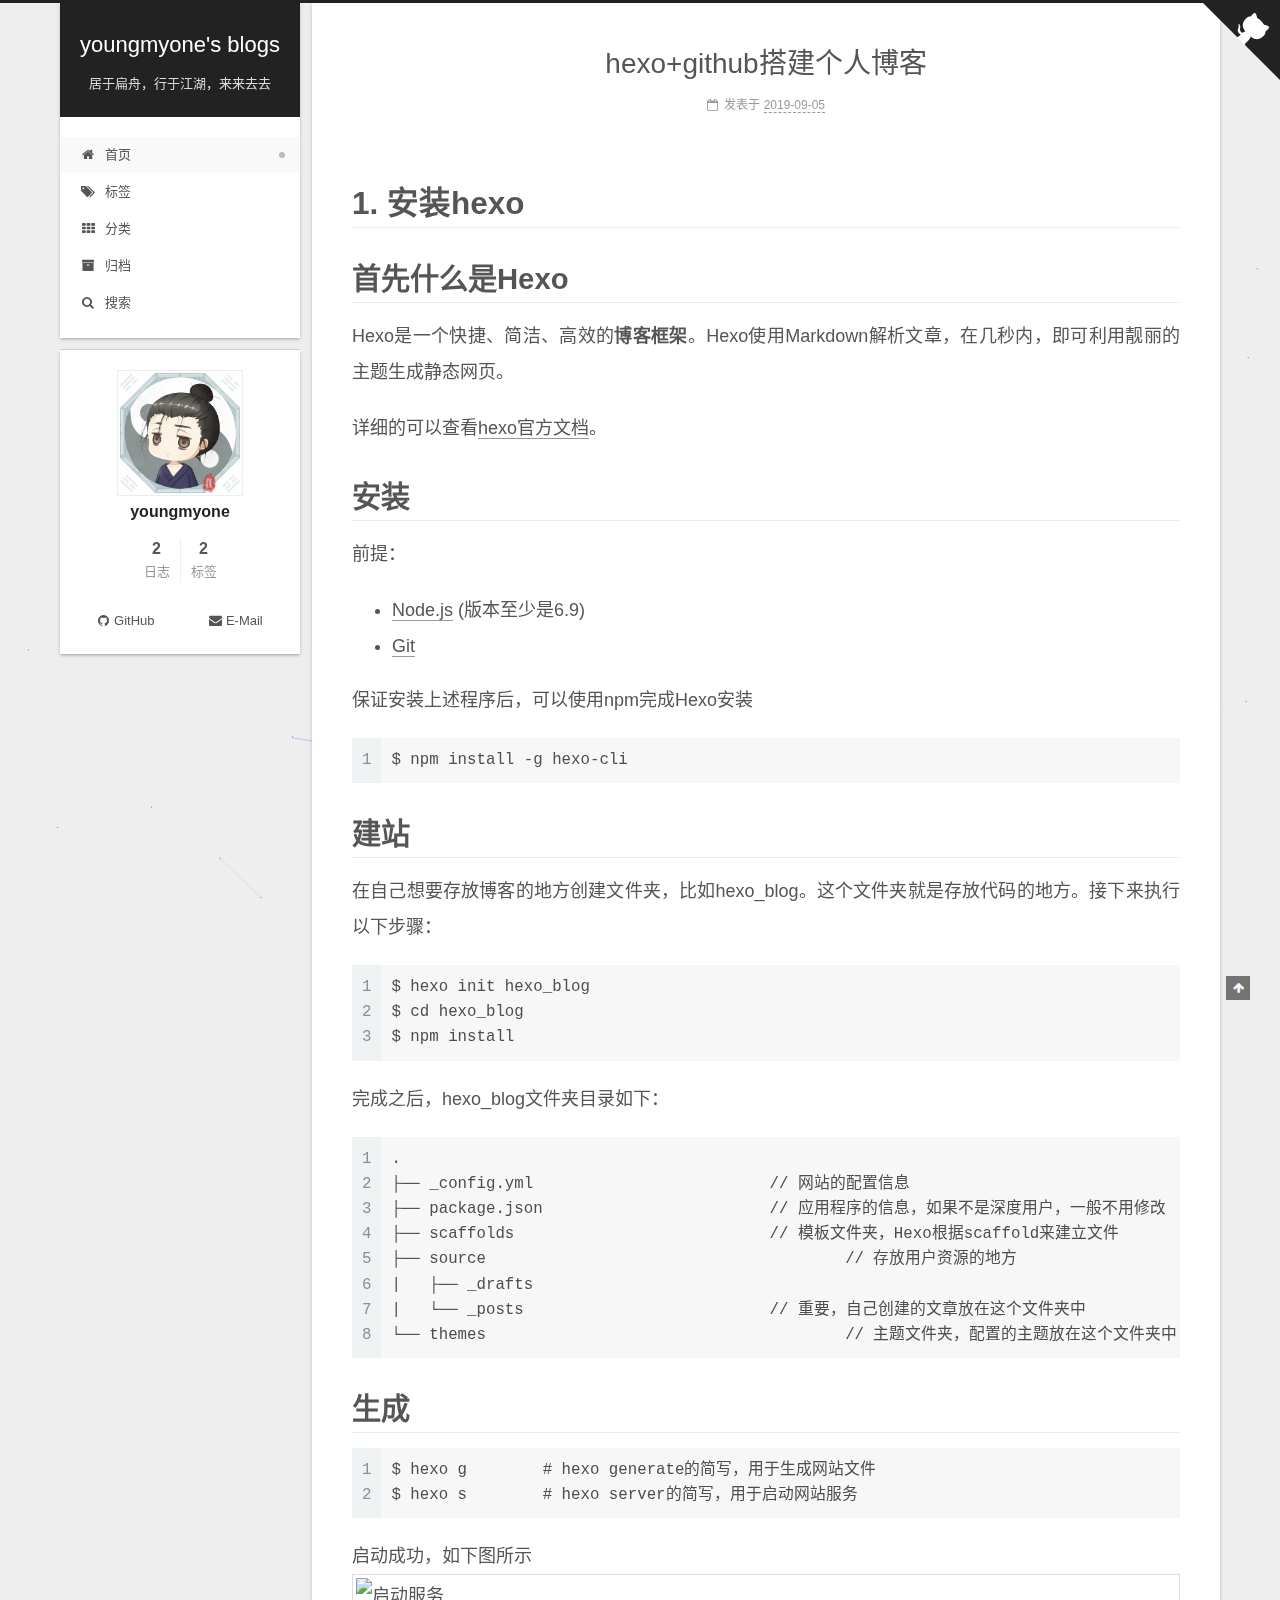
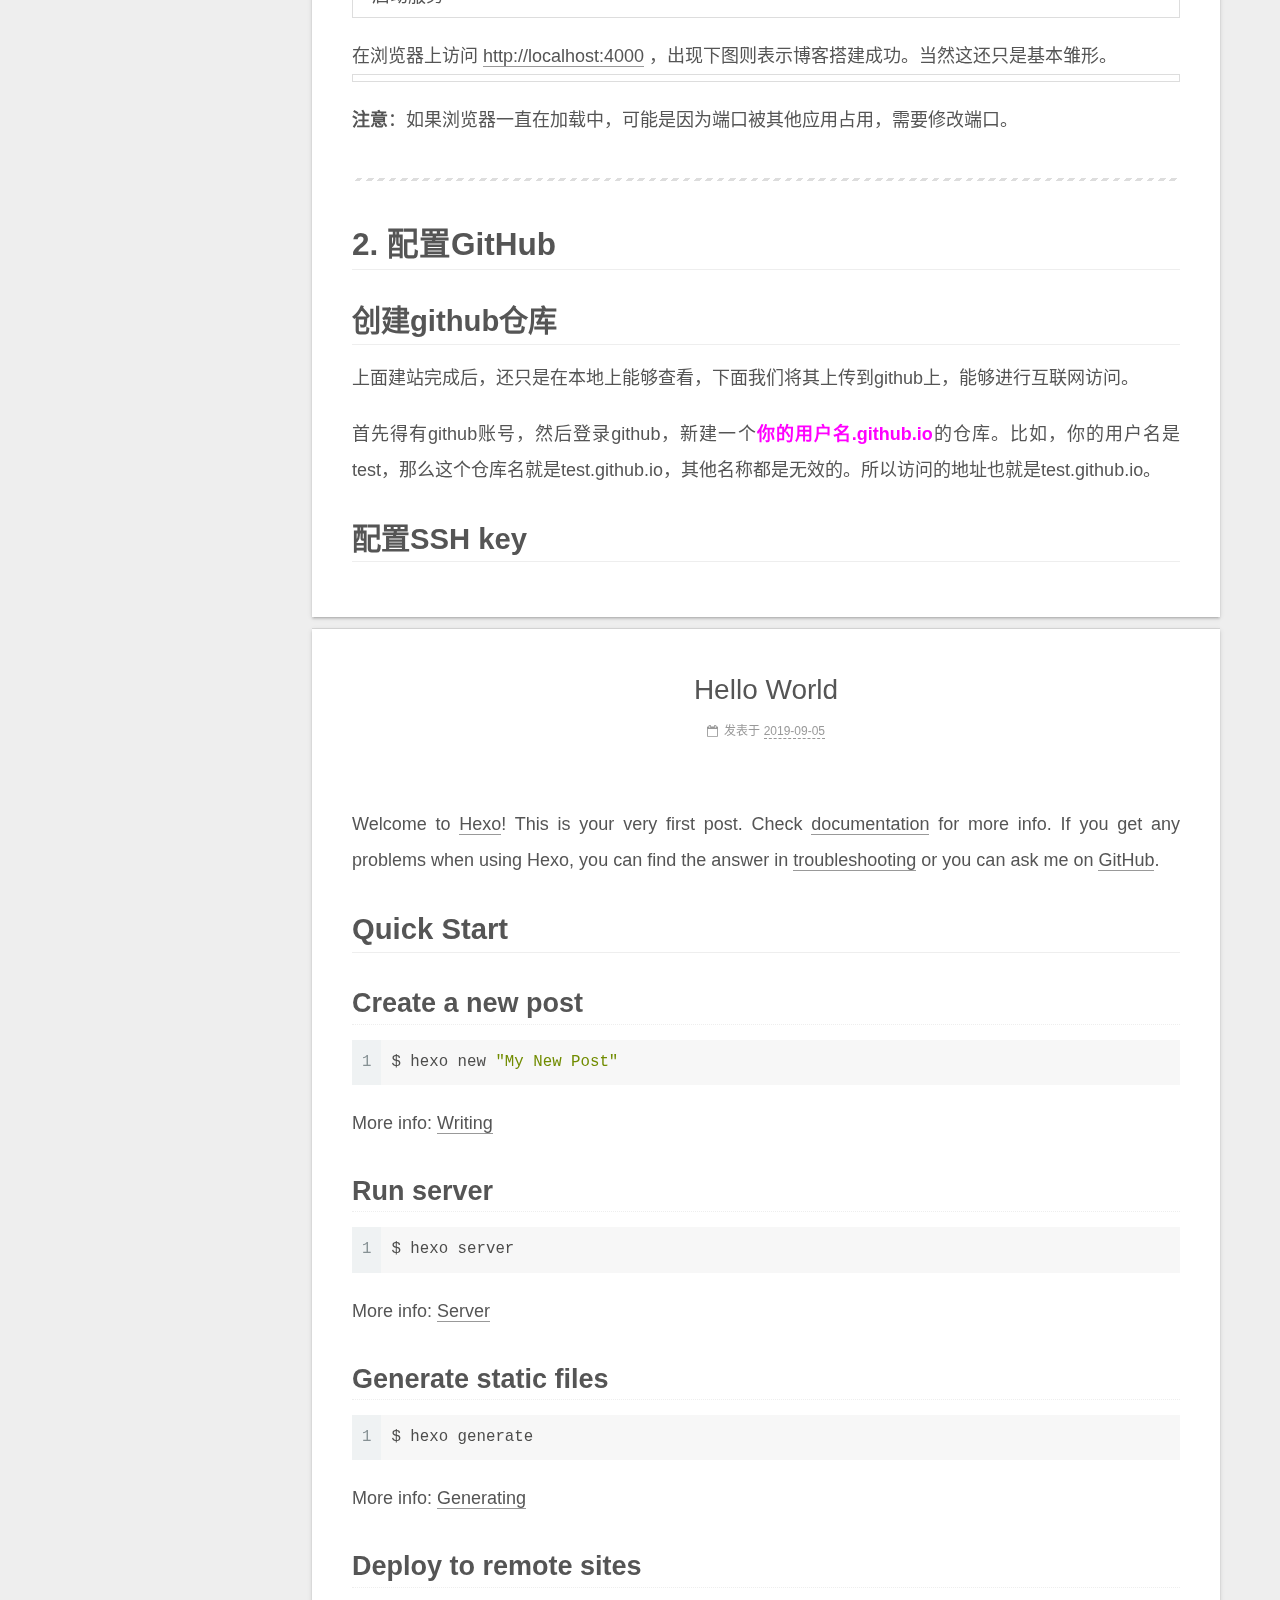
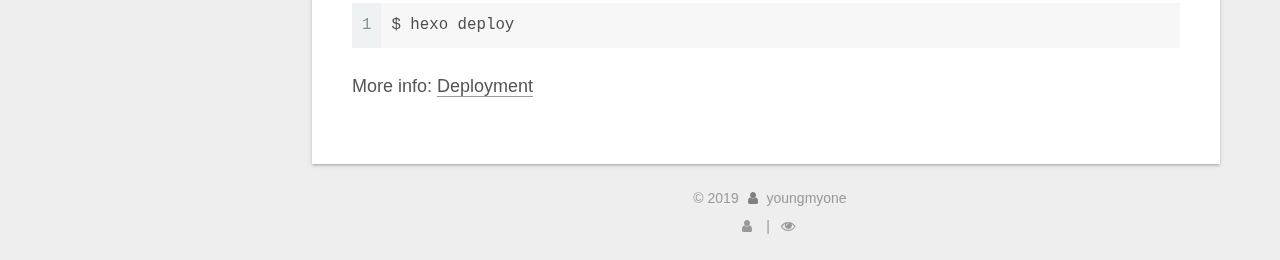
==== index.html @ 435fd7c9 "Site updated: 2019-09-05 21:03:31" ====
<!DOCTYPE html>





<html lang="zh-CN">
<head>
  <meta charset="UTF-8">
<meta name="viewport" content="width=device-width, initial-scale=1, maximum-scale=2">
<meta name="theme-color" content="#222">
<meta name="generator" content="Hexo 3.9.0">
  <link rel="apple-touch-icon" sizes="180x180" href="/images/apple-touch-icon-next.png?v=7.4.0">
  <link rel="icon" type="image/png" sizes="32x32" href="/images/favicon-32x32-next.ico?v=7.4.0">
  <link rel="icon" type="image/png" sizes="16x16" href="/images/favicon-16x16-next.ico?v=7.4.0">
  <link rel="mask-icon" href="/images/logo.svg?v=7.4.0" color="#222">

<link rel="stylesheet" href="/css/main.css?v=7.4.0">


<link rel="stylesheet" href="/lib/font-awesome/css/font-awesome.min.css?v=4.7.0">


<script id="hexo-configurations">
  var NexT = window.NexT || {};
  var CONFIG = {
    root: '/',
    scheme: 'Gemini',
    version: '7.4.0',
    exturl: false,
    sidebar: {"position":"left","display":"post","offset":12,"onmobile":false},
    copycode: {"enable":false,"show_result":false,"style":null},
    back2top: {"enable":true,"sidebar":false,"scrollpercent":false},
    bookmark: {"enable":false,"color":"#222","save":"auto"},
    fancybox: false,
    mediumzoom: false,
    lazyload: false,
    pangu: false,
    algolia: {
      appID: '',
      apiKey: '',
      indexName: '',
      hits: {"per_page":10},
      labels: {"input_placeholder":"Search for Posts","hits_empty":"We didn't find any results for the search: ${query}","hits_stats":"${hits} results found in ${time} ms"}
    },
    localsearch: {"enable":true,"trigger":"auto","top_n_per_article":1,"unescape":false,"preload":false},
    path: 'search.xml',
    motion: {"enable":false,"async":false,"transition":{"post_block":"fadeIn","post_header":"slideDownIn","post_body":"slideDownIn","coll_header":"slideLeftIn","sidebar":"slideUpIn"}},
    translation: {
      copy_button: '复制',
      copy_success: '复制成功',
      copy_failure: '复制失败'
    },
    sidebarPadding: 40
  };
</script>

  <meta property="og:type" content="website">
<meta property="og:title" content="youngmyone&#39;s blogs">
<meta property="og:url" content="https://youngmyone.github.io/index.html">
<meta property="og:site_name" content="youngmyone&#39;s blogs">
<meta property="og:locale" content="zh-CN">
<meta name="twitter:card" content="summary">
<meta name="twitter:title" content="youngmyone&#39;s blogs">
  <link rel="canonical" href="https://youngmyone.github.io/">


<script id="page-configurations">
  // https://hexo.io/docs/variables.html
  CONFIG.page = {
    sidebar: "",
    isHome: true,
    isPost: false,
    isPage: false,
    isArchive: false
  };
</script>

  <title>youngmyone's blogs</title>
  








  <noscript>
  <style>
  .use-motion .brand,
  .use-motion .menu-item,
  .sidebar-inner,
  .use-motion .post-block,
  .use-motion .pagination,
  .use-motion .comments,
  .use-motion .post-header,
  .use-motion .post-body,
  .use-motion .collection-header { opacity: initial; }

  .use-motion .logo,
  .use-motion .site-title,
  .use-motion .site-subtitle {
    opacity: initial;
    top: initial;
  }

  .use-motion .logo-line-before i { left: initial; }
  .use-motion .logo-line-after i { right: initial; }
  </style>
</noscript>

</head>

<body itemscope itemtype="http://schema.org/WebPage" lang="zh-CN">
  <div class="container">
    <div class="headband"></div>

    <header id="header" class="header" itemscope itemtype="http://schema.org/WPHeader">
      <div class="header-inner"><div class="site-brand-container">
  <div class="site-meta">

    <div>
      <a href="/" class="brand" rel="start">
        <span class="logo-line-before"><i></i></span>
        <span class="site-title">youngmyone's blogs</span>
        <span class="logo-line-after"><i></i></span>
      </a>
    </div>
        <p class="site-subtitle">居于扁舟，行于江湖，来来去去</p>
      
  </div>

  <div class="site-nav-toggle">
    <button aria-label="切换导航栏">
      <span class="btn-bar"></span>
      <span class="btn-bar"></span>
      <span class="btn-bar"></span>
    </button>
  </div>
</div>


<nav class="site-nav">
  
  <ul id="menu" class="menu">
      
      
      
        
        <li class="menu-item menu-item-home">
      
    

    <a href="/" rel="section"><i class="menu-item-icon fa fa-fw fa-home"></i> <br>首页</a>

  </li>
      
      
      
        
        <li class="menu-item menu-item-tags">
      
    

    <a href="/tags/" rel="section"><i class="menu-item-icon fa fa-fw fa-tags"></i> <br>标签</a>

  </li>
      
      
      
        
        <li class="menu-item menu-item-categories">
      
    

    <a href="/categories/" rel="section"><i class="menu-item-icon fa fa-fw fa-th"></i> <br>分类</a>

  </li>
      
      
      
        
        <li class="menu-item menu-item-archives">
      
    

    <a href="/archives/" rel="section"><i class="menu-item-icon fa fa-fw fa-archive"></i> <br>归档</a>

  </li>
      <li class="menu-item menu-item-search">
        <a href="javascript:;" class="popup-trigger">
        
          <i class="menu-item-icon fa fa-search fa-fw"></i> <br>搜索</a>
      </li>
    
  </ul>

</nav>
  <div class="site-search">
    <div class="popup search-popup">
    <div class="search-header">
  <span class="search-icon">
    <i class="fa fa-search"></i>
  </span>
  <div class="search-input-container">
    <input autocomplete="off" autocorrect="off" autocapitalize="none"
           placeholder="搜索..." spellcheck="false"
           type="text" id="search-input">
  </div>
  <span class="popup-btn-close">
    <i class="fa fa-times-circle"></i>
  </span>
</div>
<div id="search-result"></div>

</div>
<div class="search-pop-overlay"></div>

  </div>
</div>
    </header>

    
  <div class="back-to-top">
    <i class="fa fa-arrow-up"></i>
    <span>0%</span>
  </div>

  <a href="https://github.com/youngmyone" class="github-corner" title="Follow me on GitHub" aria-label="Follow me on GitHub" rel="noopener" target="_blank"><svg width="80" height="80" viewBox="0 0 250 250" aria-hidden="true"><path d="M0,0 L115,115 L130,115 L142,142 L250,250 L250,0 Z"></path><path d="M128.3,109.0 C113.8,99.7 119.0,89.6 119.0,89.6 C122.0,82.7 120.5,78.6 120.5,78.6 C119.2,72.0 123.4,76.3 123.4,76.3 C127.3,80.9 125.5,87.3 125.5,87.3 C122.9,97.6 130.6,101.9 134.4,103.2" fill="currentColor" style="transform-origin: 130px 106px;" class="octo-arm"></path><path d="M115.0,115.0 C114.9,115.1 118.7,116.5 119.8,115.4 L133.7,101.6 C136.9,99.2 139.9,98.4 142.2,98.6 C133.8,88.0 127.5,74.4 143.8,58.0 C148.5,53.4 154.0,51.2 159.7,51.0 C160.3,49.4 163.2,43.6 171.4,40.1 C171.4,40.1 176.1,42.5 178.8,56.2 C183.1,58.6 187.2,61.8 190.9,65.4 C194.5,69.0 197.7,73.2 200.1,77.6 C213.8,80.2 216.3,84.9 216.3,84.9 C212.7,93.1 206.9,96.0 205.4,96.6 C205.1,102.4 203.0,107.8 198.3,112.5 C181.9,128.9 168.3,122.5 157.7,114.1 C157.9,116.9 156.7,120.9 152.7,124.9 L141.0,136.5 C139.8,137.7 141.6,141.9 141.8,141.8 Z" fill="currentColor" class="octo-body"></path></svg></a>


    <main id="main" class="main">
      <div class="main-inner">
        <div class="content-wrap">
            

          <div id="content" class="content">
            
  <div id="posts" class="posts-expand">
        <article itemscope itemtype="http://schema.org/Article">
  
  
  
  <div class="post-block home">
    <link itemprop="mainEntityOfPage" href="https://youngmyone.github.io/2019/09/05/hexo-github搭建个人博客/">

    <span hidden itemprop="author" itemscope itemtype="http://schema.org/Person">
      <meta itemprop="name" content="youngmyone">
      <meta itemprop="description" content="">
      <meta itemprop="image" content="/images/avatar.jpg">
    </span>

    <span hidden itemprop="publisher" itemscope itemtype="http://schema.org/Organization">
      <meta itemprop="name" content="youngmyone's blogs">
    </span>
      <header class="post-header">
        <h1 class="post-title" itemprop="name headline">
            
            <a href="/2019/09/05/hexo-github搭建个人博客/" class="post-title-link" itemprop="url">hexo+github搭建个人博客</a>
          
        </h1>

        <div class="post-meta">
            <span class="post-meta-item">
              <span class="post-meta-item-icon">
                <i class="fa fa-calendar-o"></i>
              </span>
              <span class="post-meta-item-text">发表于</span>

              
                
              

              <time title="创建时间：2019-09-05 15:39:41 / 修改时间：20:05:28" itemprop="dateCreated datePublished" datetime="2019-09-05T15:39:41+08:00">2019-09-05</time>
            </span>
          
            

            
          

          

        </div>
      </header>

    
    
    
    <div class="post-body" itemprop="articleBody">

      
          <h1 id="1-安装hexo"><a href="#1-安装hexo" class="headerlink" title="1. 安装hexo"></a>1. 安装hexo</h1><h2 id="首先什么是Hexo"><a href="#首先什么是Hexo" class="headerlink" title="首先什么是Hexo"></a>首先什么是Hexo</h2><p>Hexo是一个快捷、简洁、高效的<strong>博客框架</strong>。Hexo使用Markdown解析文章，在几秒内，即可利用靓丽的主题生成静态网页。</p>
<p>详细的可以查看<a href="https://hexo.io/zh-cn/docs/" target="_blank" rel="noopener">hexo官方文档</a>。</p>
<h2 id="安装"><a href="#安装" class="headerlink" title="安装"></a>安装</h2><p>前提：</p>
<ul>
<li><a href="http://nodejs.org/" target="_blank" rel="noopener">Node.js</a> (版本至少是6.9) </li>
<li><a href="http://git-scm.com/" target="_blank" rel="noopener">Git</a></li>
</ul>
<p>保证安装上述程序后，可以使用npm完成Hexo安装</p>
<figure class="highlight plain"><table><tr><td class="gutter"><pre><span class="line">1</span><br></pre></td><td class="code"><pre><span class="line">$ npm install -g hexo-cli</span><br></pre></td></tr></table></figure>

<h2 id="建站"><a href="#建站" class="headerlink" title="建站"></a>建站</h2><p>在自己想要存放博客的地方创建文件夹，比如hexo_blog。这个文件夹就是存放代码的地方。接下来执行以下步骤：</p>
<figure class="highlight plain"><table><tr><td class="gutter"><pre><span class="line">1</span><br><span class="line">2</span><br><span class="line">3</span><br></pre></td><td class="code"><pre><span class="line">$ hexo init hexo_blog</span><br><span class="line">$ cd hexo_blog</span><br><span class="line">$ npm install</span><br></pre></td></tr></table></figure>

<p>完成之后，hexo_blog文件夹目录如下：</p>
<figure class="highlight plain"><table><tr><td class="gutter"><pre><span class="line">1</span><br><span class="line">2</span><br><span class="line">3</span><br><span class="line">4</span><br><span class="line">5</span><br><span class="line">6</span><br><span class="line">7</span><br><span class="line">8</span><br></pre></td><td class="code"><pre><span class="line">.</span><br><span class="line">├── _config.yml				// 网站的配置信息</span><br><span class="line">├── package.json			// 应用程序的信息，如果不是深度用户，一般不用修改</span><br><span class="line">├── scaffolds				// 模板文件夹，Hexo根据scaffold来建立文件</span><br><span class="line">├── source					// 存放用户资源的地方</span><br><span class="line">|   ├── _drafts</span><br><span class="line">|   └── _posts				// 重要，自己创建的文章放在这个文件夹中</span><br><span class="line">└── themes					// 主题文件夹，配置的主题放在这个文件夹中</span><br></pre></td></tr></table></figure>

<h2 id="生成"><a href="#生成" class="headerlink" title="生成"></a>生成</h2><figure class="highlight plain"><table><tr><td class="gutter"><pre><span class="line">1</span><br><span class="line">2</span><br></pre></td><td class="code"><pre><span class="line">$ hexo g	# hexo generate的简写，用于生成网站文件</span><br><span class="line">$ hexo s	# hexo server的简写，用于启动网站服务</span><br></pre></td></tr></table></figure>

<p>启动成功，如下图所示<br><img src="./hexo-github%E6%90%AD%E5%BB%BA%E4%B8%AA%E4%BA%BA%E5%8D%9A%E5%AE%A2/%E5%90%AF%E5%8A%A8%E6%9C%8D%E5%8A%A1.png" alt="启动服务"></p>


<p>在浏览器上访问 <a href="http://localhost:4000" target="_blank" rel="noopener">http://localhost:4000</a> ，出现下图则表示博客搭建成功。当然这还只是基本雏形。<br><img src="hexo-github%E6%90%AD%E5%BB%BA%E4%B8%AA%E4%BA%BA%E5%8D%9A%E5%AE%A2%5C%E9%A6%96%E9%A1%B5.jpg" alt></p>
<p><strong>注意</strong>：如果浏览器一直在加载中，可能是因为端口被其他应用占用，需要修改端口。</p>
<hr>
<h1 id="2-配置GitHub"><a href="#2-配置GitHub" class="headerlink" title="2. 配置GitHub"></a>2. 配置GitHub</h1><h2 id="创建github仓库"><a href="#创建github仓库" class="headerlink" title="创建github仓库"></a>创建github仓库</h2><p>上面建站完成后，还只是在本地上能够查看，下面我们将其上传到github上，能够进行互联网访问。</p>
<p>首先得有github账号，然后登录github，新建一个<strong><font color="#ff00ff">你的用户名.github.io</font></strong>的仓库。比如，你的用户名是test，那么这个仓库名就是test.github.io，其他名称都是无效的。所以访问的地址也就是test.github.io。</p>
<h2 id="配置SSH-key"><a href="#配置SSH-key" class="headerlink" title="配置SSH key"></a>配置SSH key</h2>
        
      
    </div>

    
    
    
      <footer class="post-footer">
          <div class="post-eof"></div>
        
      </footer>
  </div>
  
  
  
  </article>

    
        <article itemscope itemtype="http://schema.org/Article">
  
  
  
  <div class="post-block home">
    <link itemprop="mainEntityOfPage" href="https://youngmyone.github.io/2019/09/05/hello-world/">

    <span hidden itemprop="author" itemscope itemtype="http://schema.org/Person">
      <meta itemprop="name" content="youngmyone">
      <meta itemprop="description" content="">
      <meta itemprop="image" content="/images/avatar.jpg">
    </span>

    <span hidden itemprop="publisher" itemscope itemtype="http://schema.org/Organization">
      <meta itemprop="name" content="youngmyone's blogs">
    </span>
      <header class="post-header">
        <h1 class="post-title" itemprop="name headline">
            
            <a href="/2019/09/05/hello-world/" class="post-title-link" itemprop="url">Hello World</a>
          
        </h1>

        <div class="post-meta">
            <span class="post-meta-item">
              <span class="post-meta-item-icon">
                <i class="fa fa-calendar-o"></i>
              </span>
              <span class="post-meta-item-text">发表于</span>

              
                
              

              <time title="创建时间：2019-09-05 14:34:15" itemprop="dateCreated datePublished" datetime="2019-09-05T14:34:15+08:00">2019-09-05</time>
            </span>
          

          

        </div>
      </header>

    
    
    
    <div class="post-body" itemprop="articleBody">

      
          <p>Welcome to <a href="https://hexo.io/" target="_blank" rel="noopener">Hexo</a>! This is your very first post. Check <a href="https://hexo.io/docs/" target="_blank" rel="noopener">documentation</a> for more info. If you get any problems when using Hexo, you can find the answer in <a href="https://hexo.io/docs/troubleshooting.html" target="_blank" rel="noopener">troubleshooting</a> or you can ask me on <a href="https://github.com/hexojs/hexo/issues" target="_blank" rel="noopener">GitHub</a>.</p>
<h2 id="Quick-Start"><a href="#Quick-Start" class="headerlink" title="Quick Start"></a>Quick Start</h2><h3 id="Create-a-new-post"><a href="#Create-a-new-post" class="headerlink" title="Create a new post"></a>Create a new post</h3><figure class="highlight bash"><table><tr><td class="gutter"><pre><span class="line">1</span><br></pre></td><td class="code"><pre><span class="line">$ hexo new <span class="string">"My New Post"</span></span><br></pre></td></tr></table></figure>

<p>More info: <a href="https://hexo.io/docs/writing.html" target="_blank" rel="noopener">Writing</a></p>
<h3 id="Run-server"><a href="#Run-server" class="headerlink" title="Run server"></a>Run server</h3><figure class="highlight bash"><table><tr><td class="gutter"><pre><span class="line">1</span><br></pre></td><td class="code"><pre><span class="line">$ hexo server</span><br></pre></td></tr></table></figure>

<p>More info: <a href="https://hexo.io/docs/server.html" target="_blank" rel="noopener">Server</a></p>
<h3 id="Generate-static-files"><a href="#Generate-static-files" class="headerlink" title="Generate static files"></a>Generate static files</h3><figure class="highlight bash"><table><tr><td class="gutter"><pre><span class="line">1</span><br></pre></td><td class="code"><pre><span class="line">$ hexo generate</span><br></pre></td></tr></table></figure>

<p>More info: <a href="https://hexo.io/docs/generating.html" target="_blank" rel="noopener">Generating</a></p>
<h3 id="Deploy-to-remote-sites"><a href="#Deploy-to-remote-sites" class="headerlink" title="Deploy to remote sites"></a>Deploy to remote sites</h3><figure class="highlight bash"><table><tr><td class="gutter"><pre><span class="line">1</span><br></pre></td><td class="code"><pre><span class="line">$ hexo deploy</span><br></pre></td></tr></table></figure>

<p>More info: <a href="https://hexo.io/docs/deployment.html" target="_blank" rel="noopener">Deployment</a></p>

        
      
    </div>

    
    
    
      <footer class="post-footer">
          <div class="post-eof"></div>
        
      </footer>
  </div>
  
  
  
  </article>

    
  </div>

  


          </div>
          

        </div>
          
  
  <div class="sidebar-toggle">
    <div class="sidebar-toggle-line-wrap">
      <span class="sidebar-toggle-line sidebar-toggle-line-first"></span>
      <span class="sidebar-toggle-line sidebar-toggle-line-middle"></span>
      <span class="sidebar-toggle-line sidebar-toggle-line-last"></span>
    </div>
  </div>

  <aside class="sidebar">
    <div class="sidebar-inner">

      <ul class="sidebar-nav motion-element">
        <li class="sidebar-nav-toc">
          文章目录
        </li>
        <li class="sidebar-nav-overview">
          站点概览
        </li>
      </ul>

      <!--noindex-->
      <div class="post-toc-wrap sidebar-panel">
      </div>
      <!--/noindex-->

      <div class="site-overview-wrap sidebar-panel">
        <div class="site-author motion-element" itemprop="author" itemscope itemtype="http://schema.org/Person">
    <img class="site-author-image" itemprop="image"
      src="/images/avatar.jpg"
      alt="youngmyone">
  <p class="site-author-name" itemprop="name">youngmyone</p>
  <div class="site-description" itemprop="description"></div>
</div>
  <nav class="site-state motion-element">
      <div class="site-state-item site-state-posts">
        
          <a href="/archives/">
        
          <span class="site-state-item-count">2</span>
          <span class="site-state-item-name">日志</span>
        </a>
      </div>
    
      
      
      <div class="site-state-item site-state-tags">
        
          
            <a href="/tags/">
          
        
        <span class="site-state-item-count">2</span>
        <span class="site-state-item-name">标签</span>
        </a>
      </div>
    
  </nav>
  <div class="links-of-author motion-element">
      <span class="links-of-author-item">
      
      
        
      
      
        
      
        <a href="https://github.com/youngmyone" title="GitHub &rarr; https://github.com/youngmyone" rel="noopener" target="_blank"><i class="fa fa-fw fa-github"></i>GitHub</a>
      </span>
    
      <span class="links-of-author-item">
      
      
        
      
      
        
      
        <a href="mailto:youngmyone@gmail.com" title="E-Mail &rarr; mailto:youngmyone@gmail.com" rel="noopener" target="_blank"><i class="fa fa-fw fa-envelope"></i>E-Mail</a>
      </span>
    
  </div>



      </div>

    </div>
  </aside>
  <div id="sidebar-dimmer"></div>


      </div>
    </main>

    <footer id="footer" class="footer">
      <div class="footer-inner">
        <div class="copyright">&copy; <span itemprop="copyrightYear">2019</span>
  <span class="with-love" id="animate">
    <i class="fa fa-user"></i>
  </span>
  <span class="author" itemprop="copyrightHolder">youngmyone</span>
</div>

        
<div class="busuanzi-count">
  <script async src="https://busuanzi.ibruce.info/busuanzi/2.3/busuanzi.pure.mini.js"></script>
    <span class="post-meta-item-icon">
      <i class="fa fa-user"></i>
    </span>
    <span class="site-uv" title="总访客量">
      <span class="busuanzi-value" id="busuanzi_value_site_uv"></span>
    </span>
  
    <span class="post-meta-divider">|</span>
  
    <span class="post-meta-item-icon">
      <i class="fa fa-eye"></i>
    </span>
    <span class="site-pv" title="总访问量">
      <span class="busuanzi-value" id="busuanzi_value_site_pv"></span>
    </span>
  
</div>












        
      </div>
    </footer>
  </div>

  


    
  
  <script color='0,0,255' opacity='0.5' zIndex='-1' count='99' src="/lib/canvas-nest/canvas-nest.min.js"></script>
  <script src="/lib/anime.min.js?v=3.1.0"></script>
<script src="/js/utils.js?v=7.4.0"></script>
<script src="/js/schemes/pisces.js?v=7.4.0"></script>

<script src="/js/next-boot.js?v=7.4.0"></script>



  








  <script src="/js/local-search.js?v=7.4.0"></script>














  

  

  

</body>
</html>
---- css/main.css ----
html {
  line-height: 1.15; /* 1 */
  -webkit-text-size-adjust: 100%; /* 2 */
}
body {
  margin: 0;
}
main {
  display: block;
}
h1 {
  font-size: 2em;
  margin: 0.67em 0;
}
hr {
  box-sizing: content-box; /* 1 */
  height: 0; /* 1 */
  overflow: visible; /* 2 */
}
pre {
  font-family: monospace, monospace; /* 1 */
  font-size: 1em; /* 2 */
}
a {
  background-color: transparent;
}
abbr[title] {
  border-bottom: none; /* 1 */
  text-decoration: underline; /* 2 */
  text-decoration: underline dotted; /* 2 */
}
b,
strong {
  font-weight: bolder;
}
code,
kbd,
samp {
  font-family: monospace, monospace; /* 1 */
  font-size: 1em; /* 2 */
}
small {
  font-size: 80%;
}
sub,
sup {
  font-size: 75%;
  line-height: 0;
  position: relative;
  vertical-align: baseline;
}
sub {
  bottom: -0.25em;
}
sup {
  top: -0.5em;
}
img {
  border-style: none;
}
button,
input,
optgroup,
select,
textarea {
  font-family: inherit; /* 1 */
  font-size: 100%; /* 1 */
  line-height: 1.15; /* 1 */
  margin: 0; /* 2 */
}
button,
input {
/* 1 */
  overflow: visible;
}
button,
select {
/* 1 */
  text-transform: none;
}
button,
[type='button'],
[type='reset'],
[type='submit'] {
  -webkit-appearance: button;
}
button::-moz-focus-inner,
[type='button']::-moz-focus-inner,
[type='reset']::-moz-focus-inner,
[type='submit']::-moz-focus-inner {
  border-style: none;
  padding: 0;
}
button:-moz-focusring,
[type='button']:-moz-focusring,
[type='reset']:-moz-focusring,
[type='submit']:-moz-focusring {
  outline: 1px dotted ButtonText;
}
fieldset {
  padding: 0.35em 0.75em 0.625em;
}
legend {
  box-sizing: border-box; /* 1 */
  color: inherit; /* 2 */
  display: table; /* 1 */
  max-width: 100%; /* 1 */
  padding: 0; /* 3 */
  white-space: normal; /* 1 */
}
progress {
  vertical-align: baseline;
}
textarea {
  overflow: auto;
}
[type='checkbox'],
[type='radio'] {
  box-sizing: border-box; /* 1 */
  padding: 0; /* 2 */
}
[type='number']::-webkit-inner-spin-button,
[type='number']::-webkit-outer-spin-button {
  height: auto;
}
[type='search'] {
  outline-offset: -2px; /* 2 */
  -webkit-appearance: textfield; /* 1 */
}
[type='search']::-webkit-search-decoration {
  -webkit-appearance: none;
}
::-webkit-file-upload-button {
  font: inherit; /* 2 */
  -webkit-appearance: button; /* 1 */
}
details {
  display: block;
}
summary {
  display: list-item;
}
template {
  display: none;
}
[hidden] {
  display: none;
}
::selection {
  background: #262a30;
  color: #fff;
}
body {
  background: #eee;
  color: #555;
  font-family: 'Lato', "PingFang SC", "Microsoft YaHei", sans-serif;
  font-size: 1em;
  line-height: 2;
}
@media (max-width: 991px) {
  body {
    padding-right: 0;
  }
}
h1,
h2,
h3,
h4,
h5,
h6 {
  font-family: 'Lato', "PingFang SC", "Microsoft YaHei", sans-serif;
  font-weight: bold;
  line-height: 1.5;
  margin: 20px 0 15px;
  padding: 0;
}
h1 {
  font-size: 1.75em;
}
h2 {
  font-size: 1.625em;
}
h3 {
  font-size: 1.5em;
}
h4 {
  font-size: 1.375em;
}
h5 {
  font-size: 1.25em;
}
h6 {
  font-size: 1.125em;
}
p {
  margin: 0 0 20px 0;
}
a,
span.exturl {
  overflow-wrap: break-word;
  word-wrap: break-word;
  background-color: transparent;
  border-bottom: 1px solid #999;
  color: #555;
  outline: none;
  text-decoration: none;
  cursor: pointer;
}
a:hover,
span.exturl:hover {
  border-bottom-color: #222;
  color: #222;
}
iframe,
img,
video {
  display: block;
  margin-left: auto;
  margin-right: auto;
  max-width: 100%;
}
hr {
  background-color: #ddd;
  background-image: repeating-linear-gradient(-45deg, #fff, #fff 4px, transparent 4px, transparent 8px);
  border: 0;
  height: 3px;
  margin: 40px 0;
}
blockquote {
  border-left: 4px solid #ddd;
  color: #666;
  margin: 0;
  padding: 0 15px;
}
blockquote cite::before {
  content: '-';
  padding: 0 5px;
}
dt {
  font-weight: 700;
}
dd {
  margin: 0;
  padding: 0;
}
kbd {
  background-color: #f9f9f9;
  background-image: linear-gradient(top, #eee, #fff, #eee);
  border: 1px solid #ccc;
  border-radius: 0.2em;
  box-shadow: 0.1em 0.1em 0.2em rgba(0,0,0,0.1);
  font-family: inherit;
  padding: 0.1em 0.3em;
  white-space: nowrap;
}
.text-left {
  text-align: left;
}
.text-center {
  text-align: center;
}
.text-right {
  text-align: right;
}
.text-justify {
  text-align: justify;
}
.text-nowrap {
  white-space: nowrap;
}
.text-lowercase {
  text-transform: lowercase;
}
.text-uppercase {
  text-transform: uppercase;
}
.text-capitalize {
  text-transform: capitalize;
}
.center-block {
  display: block;
  margin-left: auto;
  margin-right: auto;
}
.clearfix::before,
.clearfix::after {
  content: ' ';
  display: table;
}
.clearfix::after {
  clear: both;
}
.pullquote {
  width: 45%;
}
.pullquote.left {
  float: left;
  margin-left: 5px;
  margin-right: 10px;
}
.pullquote.right {
  float: right;
  margin-left: 10px;
  margin-right: 5px;
}
.translation {
  color: #999;
  font-size: 0.875em;
  margin-top: -20px;
}
.table-container {
  -webkit-overflow-scrolling: touch;
  overflow: auto;
}
table {
  border-collapse: collapse;
  border-spacing: 0;
  font-size: 0.875em;
  margin: 0 0 20px 0;
  width: 100%;
}
table > tbody > tr:nth-of-type(odd) {
  background-color: #f9f9f9;
}
table > tbody > tr:hover {
  background-color: #f5f5f5;
}
caption,
th,
td {
  font-weight: normal;
  padding: 8px;
  text-align: left;
  vertical-align: middle;
}
th,
td {
  border: 1px solid #ddd;
  border-bottom: 3px solid #ddd;
}
th {
  font-weight: 700;
  padding-bottom: 10px;
}
td {
  border-bottom-width: 1px;
}
html,
body {
  height: 100%;
}
.container {
  position: relative;
}
.header-inner {
  margin: 0 auto;
  padding: 100px 0 70px;
  width: calc(100% - 20px);
}
@media (min-width: 1200px) {
  .container .header-inner {
    width: 1160px;
  }
}
@media (min-width: 1600px) {
  .container .header-inner {
    width: 73%;
  }
}
.main-inner {
  margin: 0 auto;
  width: calc(100% - 20px);
}
@media (min-width: 1200px) {
  .container .main-inner {
    width: 1160px;
  }
}
@media (min-width: 1600px) {
  .container .main-inner {
    width: 73%;
  }
}
.footer {
  padding: 20px 0;
}
.footer-inner {
  box-sizing: border-box;
  margin: 0 auto;
  width: calc(100% - 20px);
}
@media (min-width: 1200px) {
  .container .footer-inner {
    width: 1160px;
  }
}
@media (min-width: 1600px) {
  .container .footer-inner {
    width: 73%;
  }
}
pre,
.highlight {
  background: #f7f7f7;
  color: #4d4d4c;
  line-height: 1.6;
  margin: 0 auto 20px;
}
pre,
code {
  font-family: consolas, Menlo, "PingFang SC", "Microsoft YaHei", monospace;
}
code {
  overflow-wrap: break-word;
  word-wrap: break-word;
  background: #eee;
  border-radius: 3px;
  color: #555;
  padding: 2px 4px;
}
pre {
  overflow: auto;
  padding: 10px;
}
pre code {
  background: none;
  color: #4d4d4c;
  font-size: 0.875em;
  padding: 0;
  text-shadow: none;
}
.highlight *::selection {
  background: #d6d6d6;
}
.highlight pre {
  border: 0;
  margin: 0;
  padding: 10px 0;
}
.highlight table {
  border: 0;
  margin: 0;
  width: auto;
}
.highlight td {
  border: 0;
  padding: 0;
}
.highlight figcaption {
  background: #eee;
  border-bottom: 1px solid #e9e9e9;
  color: #4d4d4c;
  line-height: 1em;
  margin: 0;
  padding: 0.5em;
}
.highlight figcaption::before,
.highlight figcaption::after {
  content: ' ';
  display: table;
}
.highlight figcaption::after {
  clear: both;
}
.highlight figcaption a {
  color: #4d4d4c;
  float: right;
}
.highlight figcaption a:hover {
  border-bottom-color: #4d4d4c;
}
.highlight .gutter pre {
  background-color: #eff2f3;
  color: #869194;
  padding-left: 10px;
  padding-right: 10px;
  text-align: right;
}
.highlight .code pre {
  background-color: #f7f7f7;
  padding-left: 10px;
  width: 100%;
}
.gutter {
  -moz-user-select: none;
  -ms-user-select: none;
  -webkit-user-select: none;
  user-select: none;
}
.gist table {
  width: auto;
}
.gist table td {
  border: 0;
}
pre .deletion {
  background: #fdd;
}
pre .addition {
  background: #dfd;
}
pre .meta {
  color: #eab700;
  -moz-user-select: none;
  -ms-user-select: none;
  -webkit-user-select: none;
  user-select: none;
}
pre .comment {
  color: #8e908c;
}
pre .variable,
pre .attribute,
pre .tag,
pre .name,
pre .regexp,
pre .ruby .constant,
pre .xml .tag .title,
pre .xml .pi,
pre .xml .doctype,
pre .html .doctype,
pre .css .id,
pre .css .class,
pre .css .pseudo {
  color: #c82829;
}
pre .number,
pre .preprocessor,
pre .built_in,
pre .builtin-name,
pre .literal,
pre .params,
pre .constant,
pre .command {
  color: #f5871f;
}
pre .ruby .class .title,
pre .css .rules .attribute,
pre .string,
pre .symbol,
pre .value,
pre .inheritance,
pre .header,
pre .ruby .symbol,
pre .xml .cdata,
pre .special,
pre .formula {
  color: #718c00;
}
pre .title,
pre .css .hexcolor {
  color: #3e999f;
}
pre .function,
pre .python .decorator,
pre .python .title,
pre .ruby .function .title,
pre .ruby .title .keyword,
pre .perl .sub,
pre .javascript .title,
pre .coffeescript .title {
  color: #4271ae;
}
pre .keyword,
pre .javascript .function {
  color: #8959a8;
}
.blockquote-center {
  border-left: none;
  margin: 40px 0;
  padding: 0;
  position: relative;
  text-align: center;
}
.blockquote-center::before,
.blockquote-center::after {
  background-position: 0 -6px;
  background-repeat: no-repeat;
  background-size: 22px 22px;
  content: ' ';
  display: block;
  height: 24px;
  opacity: 0.2;
  position: absolute;
  width: 100%;
}
.blockquote-center::before {
  background-image: url("../images/quote-l.svg");
  border-top: 1px solid #ccc;
  top: -20px;
}
.blockquote-center::after {
  background-image: url("../images/quote-r.svg");
  background-position: 100% 8px;
  border-bottom: 1px solid #ccc;
  bottom: -20px;
}
.blockquote-center p,
.blockquote-center div {
  text-align: center;
}
.post-body .group-picture img {
  border: 0;
  box-sizing: border-box;
  margin: 0 auto;
  padding: 0 3px;
}
.post-body .group-picture-row {
  margin-bottom: 6px;
  overflow: hidden;
}
.post-body .group-picture-column {
  float: left;
  margin-bottom: 10px;
}
.post-body .label {
  display: inline;
  padding: 0 2px;
}
.post-body .label.default {
  background-color: #f0f0f0;
}
.post-body .label.primary {
  background-color: #efe6f7;
}
.post-body .label.info {
  background-color: #e5f2f8;
}
.post-body .label.success {
  background-color: #e7f4e9;
}
.post-body .label.warning {
  background-color: #fcf6e1;
}
.post-body .label.danger {
  background-color: #fae8eb;
}
.post-body .tabs {
  margin-bottom: 20px;
}
.post-body .tabs,
.tabs-comment {
  display: block;
  padding-top: 10px;
  position: relative;
}
.post-body .tabs ul.nav-tabs,
.tabs-comment ul.nav-tabs {
  display: flex;
  flex-wrap: wrap;
  margin: 0;
  margin-bottom: -1px;
  padding: 0;
}
@media (max-width: 413px) {
  .post-body .tabs ul.nav-tabs,
  .tabs-comment ul.nav-tabs {
    display: block;
    margin-bottom: 5px;
  }
}
.post-body .tabs ul.nav-tabs li.tab,
.tabs-comment ul.nav-tabs li.tab {
  background-color: #fff;
  border-bottom: 1px solid #ddd;
  border-left: 1px solid transparent;
  border-right: 1px solid transparent;
  border-top: 3px solid transparent;
  flex-grow: 1;
  list-style-type: none;
}
@media (max-width: 413px) {
  .post-body .tabs ul.nav-tabs li.tab,
  .tabs-comment ul.nav-tabs li.tab {
    border-bottom: 1px solid transparent;
    border-left: 3px solid transparent;
    border-right: 1px solid transparent;
    border-top: 1px solid transparent;
  }
}
.post-body .tabs ul.nav-tabs li.tab a,
.tabs-comment ul.nav-tabs li.tab a {
  border-bottom: initial;
  display: block;
  line-height: 1.8em;
  outline: 0;
  padding: 0.25em 0.75em;
  text-align: center;
  transition-delay: 0s;
  transition-duration: 0.2s;
  transition-timing-function: ease-out;
}
.post-body .tabs ul.nav-tabs li.tab a i,
.tabs-comment ul.nav-tabs li.tab a i {
  width: 1.285714285714286em;
}
.post-body .tabs ul.nav-tabs li.tab.active,
.tabs-comment ul.nav-tabs li.tab.active {
  border-bottom: 1px solid transparent;
  border-left: 1px solid #ddd;
  border-right: 1px solid #ddd;
  border-top: 3px solid #fc6423;
}
@media (max-width: 413px) {
  .post-body .tabs ul.nav-tabs li.tab.active,
  .tabs-comment ul.nav-tabs li.tab.active {
    border-bottom: 1px solid #ddd;
    border-left: 3px solid #fc6423;
    border-right: 1px solid #ddd;
    border-top: 1px solid #ddd;
  }
}
.post-body .tabs ul.nav-tabs li.tab.active a,
.tabs-comment ul.nav-tabs li.tab.active a {
  color: #555;
  cursor: default;
}
.post-body .tabs .tab-content .tab-pane,
.tabs-comment .tab-content .tab-pane {
  border: 1px solid #ddd;
  padding: 20px 20px 0 20px;
}
.post-body .tabs .tab-content .tab-pane:not(.active),
.tabs-comment .tab-content .tab-pane:not(.active) {
  display: none;
}
.post-body .tabs .tab-content .tab-pane.active,
.tabs-comment .tab-content .tab-pane.active {
  display: block;
}
.post-body .note {
  margin-bottom: 20px;
  padding: 15px;
  position: relative;
  border: 1px solid #eee;
  border-left-width: 5px;
  border-radius: 3px;
}
.post-body .note h2,
.post-body .note h3,
.post-body .note h4,
.post-body .note h5,
.post-body .note h6 {
  margin-top: 0;
  border-bottom: initial;
  margin-bottom: 0;
  padding-top: 0;
}
.post-body .note p:first-child,
.post-body .note ul:first-child,
.post-body .note ol:first-child,
.post-body .note table:first-child,
.post-body .note pre:first-child,
.post-body .note blockquote:first-child,
.post-body .note img:first-child {
  margin-top: 0;
}
.post-body .note p:last-child,
.post-body .note ul:last-child,
.post-body .note ol:last-child,
.post-body .note table:last-child,
.post-body .note pre:last-child,
.post-body .note blockquote:last-child,
.post-body .note img:last-child {
  margin-bottom: 0;
}
.post-body .note.default {
  border-left-color: #777;
}
.post-body .note.default h2,
.post-body .note.default h3,
.post-body .note.default h4,
.post-body .note.default h5,
.post-body .note.default h6 {
  color: #777;
}
.post-body .note.primary {
  border-left-color: #6f42c1;
}
.post-body .note.primary h2,
.post-body .note.primary h3,
.post-body .note.primary h4,
.post-body .note.primary h5,
.post-body .note.primary h6 {
  color: #6f42c1;
}
.post-body .note.info {
  border-left-color: #428bca;
}
.post-body .note.info h2,
.post-body .note.info h3,
.post-body .note.info h4,
.post-body .note.info h5,
.post-body .note.info h6 {
  color: #428bca;
}
.post-body .note.success {
  border-left-color: #5cb85c;
}
.post-body .note.success h2,
.post-body .note.success h3,
.post-body .note.success h4,
.post-body .note.success h5,
.post-body .note.success h6 {
  color: #5cb85c;
}
.post-body .note.warning {
  border-left-color: #f0ad4e;
}
.post-body .note.warning h2,
.post-body .note.warning h3,
.post-body .note.warning h4,
.post-body .note.warning h5,
.post-body .note.warning h6 {
  color: #f0ad4e;
}
.post-body .note.danger {
  border-left-color: #d9534f;
}
.post-body .note.danger h2,
.post-body .note.danger h3,
.post-body .note.danger h4,
.post-body .note.danger h5,
.post-body .note.danger h6 {
  color: #d9534f;
}
.btn {
  background: #fff;
  border: 2px solid #555;
  border-radius: 2px;
  color: #555;
  display: inline-block;
  font-size: 0.875em;
  line-height: 2;
  padding: 0 20px;
  text-decoration: none;
  transition-delay: 0s;
  transition-duration: 0.2s;
  transition-timing-function: ease-in-out;
  transition-property: background-color;
}
.btn:hover {
  background: #222;
  border-color: #222;
  color: #fff;
}
.btn + .btn {
  margin: 0 0 8px 8px;
}
.btn .fa-fw {
  text-align: left;
  width: 1.285714285714286em;
}
.btn-bar {
  background: #555;
  border-radius: 1px;
  display: block;
  height: 2px;
  width: 22px;
}
.btn-bar + .btn-bar {
  margin-top: 4px;
}
.page-number-basic,
.pagination .prev,
.pagination .next,
.pagination .page-number,
.pagination .space {
  display: inline-block;
  margin: 0 10px;
  padding: 0 11px;
  position: relative;
  top: -1px;
}
@media (max-width: 767px) {
  .page-number-basic,
  .pagination .prev,
  .pagination .next,
  .pagination .page-number,
  .pagination .space {
    margin: 0 5px;
  }
}
.pagination {
  border-top: 1px solid #eee;
  margin: 120px 0 40px;
  text-align: center;
}
.pagination .prev,
.pagination .next,
.pagination .page-number {
  border-bottom: 0;
  border-top: 1px solid #eee;
  transition-property: border-color;
  transition-delay: 0s;
  transition-duration: 0.2s;
  transition-timing-function: ease-in-out;
}
.pagination .prev:hover,
.pagination .next:hover,
.pagination .page-number:hover {
  border-top-color: #222;
}
.pagination .space {
  margin: 0;
  padding: 0;
}
.pagination .prev {
  margin-left: 0;
}
.pagination .next {
  margin-right: 0;
}
.pagination .page-number.current {
  background: #ccc;
  border-top-color: #ccc;
  color: #fff;
}
@media (max-width: 767px) {
  .pagination {
    border-top: none;
  }
  .pagination .prev,
  .pagination .next,
  .pagination .page-number {
    border-bottom: 1px solid #eee;
    border-top: 0;
    margin-bottom: 10px;
    padding: 0 10px;
  }
  .pagination .prev:hover,
  .pagination .next:hover,
  .pagination .page-number:hover {
    border-bottom-color: #222;
  }
}
.comments {
  margin: 60px 20px 0;
  overflow: hidden;
}
.comment-button-group {
  display: flex;
  flex-wrap: wrap-reverse;
  justify-content: center;
  margin: 1em 0;
}
.comment-button-group .comment-button {
  margin: 0.1em 0.2em;
}
.comment-button-group .comment-button.active {
  background: #222;
  border-color: #222;
  color: #fff;
}
.comment-position {
  display: none;
}
.comment-position.active {
  display: block;
}
.tabs-comment {
  background: #fff;
  margin-top: 4em;
  padding-top: 0;
}
.tabs-comment .comments {
  border: 0;
  box-shadow: none;
  margin-top: 0;
  padding-top: 0;
}
.back-to-top {
  background: #222;
  bottom: -100px;
  box-sizing: border-box;
  color: #fff;
  cursor: pointer;
  font-size: 12px;
  left: 30px;
  opacity: 0.6;
  padding: 0 6px;
  position: fixed;
  text-align: center;
  transition-property: bottom;
  z-index: 1050;
  transition-delay: 0s;
  transition-duration: 0.2s;
  transition-timing-function: ease-in-out;
  width: 24px;
}
.back-to-top span {
  display: none;
}
.back-to-top:hover {
  color: #fc6423;
}
.back-to-top.back-to-top-on {
  bottom: 30px;
}
@media (max-width: 991px) {
  .back-to-top {
    left: 20px;
    opacity: 0.8;
  }
}
.header {
  background: transparent;
}
.header-inner {
  position: relative;
}
.headband {
  background: #222;
  height: 3px;
}
.site-meta {
  margin: 0;
  text-align: center;
}
@media (max-width: 767px) {
  .site-meta {
    text-align: center;
  }
}
.brand {
  background: #222;
  border-bottom: none;
  color: #fff;
  display: inline-block;
  line-height: 1.375em;
  padding: 0 40px;
  position: relative;
}
.brand:hover {
  color: #fff;
}
.logo {
  display: inline-block;
  line-height: 36px;
  margin-right: 5px;
  vertical-align: top;
}
.site-title {
  display: inline-block;
  font-family: 'Lato', "PingFang SC", "Microsoft YaHei", sans-serif;
  font-size: 1.375em;
  font-weight: normal;
  line-height: 1.5;
  vertical-align: top;
}
.site-subtitle {
  color: #ddd;
  font-size: 0.8125em;
  margin-top: 10px;
}
.use-motion .brand {
  opacity: 0;
}
.use-motion .logo,
.use-motion .site-title,
.use-motion .site-subtitle,
.use-motion .custom-logo-image {
  opacity: 0;
  position: relative;
  top: -10px;
}
.site-nav-toggle {
  display: none;
  left: 10px;
  position: absolute;
}
@media (max-width: 767px) {
  .site-nav-toggle {
    display: block;
  }
}
.site-nav-toggle button {
  background: transparent;
  border: 0;
  margin-top: 2px;
  padding: 9px 10px;
}
.site-nav {
  display: block;
}
@media (max-width: 767px) {
  .site-nav {
    border-top: 1px solid #ddd;
    clear: both;
    display: none;
    margin: 0 -10px;
    padding: 0 10px;
  }
}
.site-nav.site-nav-on {
  display: block;
}
.menu {
  margin-top: 20px;
  padding-left: 0;
  text-align: center;
}
.menu-item {
  display: inline-block;
  list-style: none;
  margin: 0 10px;
}
@media (max-width: 767px) {
  .menu-item {
    margin-top: 10px;
  }
}
.menu-item a,
.menu-item span.exturl {
  border-bottom: 1px solid transparent;
  display: block;
  font-size: 0.8125em;
  line-height: inherit;
  transition-property: border-color;
  transition-delay: 0s;
  transition-duration: 0.2s;
  transition-timing-function: ease-in-out;
}
.menu-item a:hover,
.menu-item span.exturl:hover {
  border-bottom-color: #222;
}
.menu-item .fa {
  margin-right: 5px;
}
.use-motion .menu-item {
  opacity: 0;
}
.github-corner :hover .octo-arm {
  animation: octocat-wave 560ms ease-in-out;
}
.github-corner svg {
  border: 0;
  color: #fff;
  fill: #222;
  position: absolute;
  right: 0;
  top: 0;
}
@media (max-width: 991px) {
  .github-corner svg {
    color: #222;
    fill: #fff;
  }
  .github-corner .github-corner:hover .octo-arm {
    animation: none;
  }
  .github-corner .github-corner .octo-arm {
    animation: octocat-wave 560ms ease-in-out;
  }
}
@-moz-keyframes octocat-wave {
  0%, 100% {
    transform: rotate(0);
  }
  20%, 60% {
    transform: rotate(-25deg);
  }
  40%, 80% {
    transform: rotate(10deg);
  }
}
@-webkit-keyframes octocat-wave {
  0%, 100% {
    transform: rotate(0);
  }
  20%, 60% {
    transform: rotate(-25deg);
  }
  40%, 80% {
    transform: rotate(10deg);
  }
}
@-o-keyframes octocat-wave {
  0%, 100% {
    transform: rotate(0);
  }
  20%, 60% {
    transform: rotate(-25deg);
  }
  40%, 80% {
    transform: rotate(10deg);
  }
}
@keyframes octocat-wave {
  0%, 100% {
    transform: rotate(0);
  }
  20%, 60% {
    transform: rotate(-25deg);
  }
  40%, 80% {
    transform: rotate(10deg);
  }
}
.post-body {
  overflow-wrap: break-word;
  word-wrap: break-word;
  font-family: 'Lato', "PingFang SC", "Microsoft YaHei", sans-serif;
}
@media (min-width: 1200px) {
  .post-body {
    font-size: 1.125em;
  }
}
@media (max-width: 767px) {
  .post-body {
    font-size: 0.875em;
  }
}
.post-body span.exturl .fa {
  font-size: 0.875em;
  margin-left: 4px;
}
.post-body .image-caption,
.post-body .figure .caption {
  color: #999;
  font-size: 0.875em;
  font-weight: bold;
  line-height: 1;
  margin: -20px auto 15px;
  text-align: center;
}
.post-sticky-flag {
  display: inline-block;
  transform: rotate(30deg);
}
.use-motion .post-block,
.use-motion .pagination,
.use-motion .comments {
  opacity: 0;
}
.use-motion .post-header {
  opacity: 0;
}
.use-motion .post-body {
  opacity: 0;
}
.use-motion .collection-header {
  opacity: 0;
}
.post-button {
  margin-top: 40px;
}
.posts-collapse {
  margin-left: 55px;
  position: relative;
  z-index: 1010;
}
@media (max-width: 767px) {
  .posts-collapse {
    margin-left: 20px;
    margin-right: 20px;
  }
}
.posts-collapse .collection-title {
  font-size: 1.125em;
  position: relative;
}
.posts-collapse .collection-title::before {
  background: #999;
  border: 1px solid #fff;
  border-radius: 50%;
  content: ' ';
  height: 10px;
  left: 0;
  margin-left: -6px;
  margin-top: -4px;
  position: absolute;
  top: 50%;
  width: 10px;
}
.posts-collapse .collection-year {
  margin: 60px 0;
  position: relative;
}
.posts-collapse .collection-year::before {
  background: #bbb;
  border-radius: 50%;
  content: ' ';
  height: 8px;
  left: 0;
  margin-left: -4px;
  margin-top: -4px;
  position: absolute;
  top: 50%;
  width: 8px;
}
.posts-collapse .collection-header {
  margin: 0 0 0 20px;
}
.posts-collapse .collection-header small {
  color: #bbb;
  margin-left: 5px;
}
.posts-collapse article {
  margin: 30px 0;
}
.posts-collapse .post-header {
  border-bottom: 1px dashed #ccc;
  position: relative;
  transition-delay: 0s;
  transition-duration: 0.2s;
  transition-timing-function: ease-in-out;
  transition-property: border;
}
.posts-collapse .post-header::before {
  background: #bbb;
  border: 1px solid #fff;
  border-radius: 50%;
  content: ' ';
  height: 6px;
  left: 0;
  margin-left: -4px;
  position: absolute;
  top: 0.75em;
  width: 6px;
  transition-delay: 0s;
  transition-duration: 0.2s;
  transition-timing-function: ease-in-out;
  transition-property: background;
}
.posts-collapse .post-header:hover {
  border-bottom-color: #666;
}
.posts-collapse .post-header:hover::before {
  background: #222;
}
.posts-collapse .post-title {
  font-size: 1em;
  font-weight: normal;
  line-height: inherit;
  margin-bottom: 0;
  margin-left: 3.75em;
}
.posts-collapse .post-title::after {
  margin-left: 3px;
  opacity: 0.6;
}
.posts-collapse .post-title a,
.posts-collapse .post-title span.exturl {
  border-bottom: none;
  color: #666;
}
.posts-collapse .post-meta {
  font-size: 0.75em;
  left: 20px;
  position: absolute;
  top: 5px;
}
.posts-collapse::after {
  background: #f5f5f5;
  content: ' ';
  height: 100%;
  left: 0;
  margin-left: -2px;
  position: absolute;
  top: 1.25em;
  width: 4px;
  z-index: -1;
}
.posts-collapse .fa-external-link {
  font-size: 0.875em;
  margin-left: 5px;
}
.post-eof {
  background: #ccc;
  height: 1px;
  margin: 80px auto 60px;
  text-align: center;
  width: 8%;
}
article:last-child .post-eof {
  display: none;
}
.posts-expand {
  padding-top: 40px;
}
@media (max-width: 767px) {
  .posts-expand {
    margin: 0 20px;
  }
}
@media (min-width: 992px) {
  .post-body {
    text-align: justify;
  }
}
@media (max-width: 991px) {
  .post-body {
    text-align: justify;
  }
}
.post-body h2,
.post-body h3,
.post-body h4,
.post-body h5,
.post-body h6 {
  padding-top: 10px;
}
.post-body h2 .header-anchor,
.post-body h3 .header-anchor,
.post-body h4 .header-anchor,
.post-body h5 .header-anchor,
.post-body h6 .header-anchor {
  border-bottom-style: none;
  color: #ccc;
  float: right;
  margin-left: 10px;
  visibility: hidden;
}
.post-body h2 .header-anchor:hover,
.post-body h3 .header-anchor:hover,
.post-body h4 .header-anchor:hover,
.post-body h5 .header-anchor:hover,
.post-body h6 .header-anchor:hover {
  color: inherit;
}
.post-body h2:hover .header-anchor,
.post-body h3:hover .header-anchor,
.post-body h4:hover .header-anchor,
.post-body h5:hover .header-anchor,
.post-body h6:hover .header-anchor {
  visibility: visible;
}
.post-body img {
  border: 1px solid #ddd;
  box-sizing: border-box;
  padding: 3px;
}
@media (max-width: 767px) {
  .post-body img {
    padding: initial;
  }
}
.post-body iframe,
.post-body img,
.post-body video {
  margin-bottom: 20px;
}
.post-body .video-container {
  height: 0;
  margin-bottom: 20px;
  overflow: hidden;
  padding-top: 75%;
  position: relative;
  width: 100%;
}
.post-body .video-container iframe,
.post-body .video-container object,
.post-body .video-container embed {
  height: 100%;
  left: 0;
  margin: 0;
  position: absolute;
  top: 0;
  width: 100%;
}
.post-gallery {
  border-collapse: separate;
  display: table;
  table-layout: fixed;
  width: 100%;
}
.post-gallery-row {
  display: table-row;
}
.post-gallery .post-gallery-img {
  border: 0;
  display: table-cell;
  text-align: center;
  vertical-align: middle;
}
.post-gallery .post-gallery-img img {
  border: 0;
  max-height: 100%;
  max-width: 100%;
}
.fancybox-close,
.fancybox-close:hover {
  border: 0;
}
.posts-expand .post-meta {
  color: #999;
  font-family: 'Lato', "PingFang SC", "Microsoft YaHei", sans-serif;
  margin: 3px 0 60px 0;
  text-align: center;
}
.posts-expand .post-meta .post-description {
  font-size: 0.875em;
  margin-top: 2px;
}
.posts-expand .post-meta time {
  border-bottom: 1px dashed #999;
  cursor: help;
}
.post-meta .post-meta-item + .post-meta-item::before {
  content: '|';
  margin: 0 0.5em;
}
.post-meta .post-meta-item {
  font-size: 0.75em;
}
.post-meta-divider {
  margin: 0 0.5em;
}
.post-meta-item-icon {
  margin-right: 3px;
}
@media (max-width: 991px) {
  .post-meta-item-icon {
    display: inline-block;
  }
}
@media (max-width: 991px) {
  .post-meta-item-text {
    display: none;
  }
}
.post-nav {
  border-top: 1px solid #eee;
  display: table;
  margin-top: 15px;
  width: 100%;
}
.post-nav-divider {
  display: table-cell;
  width: 10%;
}
.post-nav-item {
  display: table-cell;
  padding: 10px 0 0 0;
  vertical-align: top;
  width: 45%;
}
.post-nav-item a {
  border-bottom: none;
  color: #555;
  display: block;
  font-size: 0.875em;
  line-height: 1.6;
  position: relative;
}
.post-nav-item a:hover {
  border-bottom: none;
  color: #222;
}
.post-nav-item a:active {
  top: 2px;
}
.post-nav-item .fa {
  font-size: 0.75em;
  margin-right: 5px;
}
.post-nav-next a {
  padding-left: 5px;
}
.post-nav-prev {
  text-align: right;
}
.post-nav-prev a {
  padding-right: 5px;
}
.post-nav-prev .fa {
  margin-left: 5px;
}
.rtl.post-body p,
.rtl.post-body a,
.rtl.post-body h1,
.rtl.post-body h2,
.rtl.post-body h3,
.rtl.post-body h4,
.rtl.post-body h5,
.rtl.post-body h6,
.rtl.post-body li,
.rtl.post-body ul,
.rtl.post-body ol {
  direction: rtl;
  font-family: UKIJ Ekran;
}
.rtl.post-title {
  font-family: UKIJ Ekran;
}
.post-tags {
  margin-top: 40px;
  text-align: center;
}
.post-tags a {
  display: inline-block;
  font-size: 0.8125em;
  margin-right: 10px;
}
.posts-expand .post-title {
  overflow-wrap: break-word;
  word-wrap: break-word;
  font-weight: 400;
  margin: initial;
  text-align: center;
}
.posts-expand .post-title-link {
  border-bottom: none;
  color: #555;
  display: inline-block;
  line-height: 1.2;
  position: relative;
  vertical-align: top;
}
.posts-expand .post-title-link::before {
  background-color: #000;
  bottom: 0;
  content: '';
  height: 2px;
  left: 0;
  position: absolute;
  transform: scaleX(0);
  visibility: hidden;
  width: 100%;
  transition-delay: 0s;
  transition-duration: 0.2s;
  transition-timing-function: ease-in-out;
}
.posts-expand .post-title-link:hover::before {
  transform: scaleX(1);
  visibility: visible;
}
.posts-expand .post-title-link .fa {
  font-size: 0.875em;
  margin-left: 5px;
}
.post-widgets {
  border-top: 1px solid #eee;
  margin-top: 15px;
  text-align: center;
}
.wp_rating {
  height: 20px;
  line-height: 20px;
  margin-top: 10px;
  padding-top: 6px;
  text-align: center;
}
.social-like {
  display: flex;
  font-size: 0.875em;
  justify-content: center;
  text-align: center;
}
.vk_like {
  align-self: center;
  height: 21px;
  padding-top: 7px;
  width: 85px;
}
.fb_like {
  align-self: center;
  height: 30px;
}
.sidebar {
  background: #222;
  bottom: 0;
  box-shadow: inset 0 2px 6px #000;
  position: fixed;
  top: 0;
  z-index: 1040;
}
.sidebar a,
.sidebar span.exturl {
  border-bottom-color: #555;
  color: #999;
}
.sidebar a:hover,
.sidebar span.exturl:hover {
  border-bottom-color: #eee;
  color: #eee;
}
@media (max-width: 991px) {
  .sidebar {
    display: none;
  }
}
.sidebar-inner {
  color: #999;
  padding: 20px 10px;
  text-align: center;
}
.site-overview-wrap {
  overflow-x: hidden;
  overflow-y: auto;
}
.cc-license {
  margin-top: 10px;
  text-align: center;
}
.cc-license .cc-opacity {
  border-bottom: none;
  opacity: 0.7;
}
.cc-license .cc-opacity:hover {
  opacity: 0.9;
}
.cc-license img {
  display: inline-block;
}
.site-author-image {
  border: 1px solid #eee;
  display: block;
  height: auto;
  margin: 0 auto;
  max-width: 120px;
  padding: 2px;
}
.site-author-name {
  color: #222;
  font-weight: 600;
  margin: 0;
  text-align: center;
}
.site-description {
  color: #999;
  font-size: 0.8125em;
  margin-top: 0;
  text-align: center;
}
.links-of-author {
  margin-top: 20px;
}
.links-of-author a,
.links-of-author span.exturl {
  border-bottom-color: #555;
  display: inline-block;
  font-size: 0.8125em;
  margin-bottom: 10px;
  margin-right: 10px;
  vertical-align: middle;
}
.links-of-author a::before,
.links-of-author span.exturl::before {
  background: #ff1a8f;
  border-radius: 50%;
  content: ' ';
  display: inline-block;
  height: 4px;
  margin-right: 3px;
  vertical-align: middle;
  width: 4px;
}
.feed-link,
.chat {
  margin-top: 10px;
}
.feed-link a,
.chat a {
  border: 1px solid #fc6423;
  border-radius: 4px;
  color: #fc6423;
  display: inline-block;
  padding: 0 15px;
}
.feed-link a .fa,
.chat a .fa {
  margin-right: 5px;
}
.feed-link a:hover,
.chat a:hover {
  background: #fc6423;
  border: 1px solid #fc6423;
  color: #fff;
}
.feed-link a:hover .fa,
.chat a:hover .fa {
  color: #fff;
}
.links-of-blogroll {
  font-size: 0.8125em;
  margin-top: 10px;
}
.links-of-blogroll-title {
  font-size: 0.875em;
  font-weight: 600;
  margin-top: 0;
}
.links-of-blogroll-list {
  list-style: none;
  margin: 0;
  padding: 0;
}
.links-of-blogroll-item {
  padding: 2px 10px;
}
.links-of-blogroll-item a,
.links-of-blogroll-item span.exturl {
  box-sizing: border-box;
  display: inline-block;
  max-width: 280px;
  overflow: hidden;
  text-overflow: ellipsis;
  white-space: nowrap;
}
#sidebar-dimmer {
  display: none;
}
@media (max-width: 767px) {
  #sidebar-dimmer {
    background: #000;
    display: block;
    height: 100%;
    left: 100%;
    opacity: 0;
    position: fixed;
    top: 0;
    width: 100%;
    z-index: 1020;
  }
  .sidebar-active + #sidebar-dimmer {
    opacity: 0.7;
    transform: translateX(-100%);
    transition: opacity 0.5s;
  }
}
.sidebar-nav {
  margin: 0 0 20px;
  padding-left: 0;
}
.sidebar-nav li {
  border-bottom: 1px solid transparent;
  color: #555;
  cursor: pointer;
  display: inline-block;
  font-size: 0.875em;
}
.sidebar-nav li.sidebar-nav-overview {
  margin-left: 10px;
}
.sidebar-nav li:hover {
  color: #fc6423;
}
.sidebar-nav .sidebar-nav-active {
  border-bottom-color: #fc6423;
  color: #fc6423;
}
.sidebar-nav .sidebar-nav-active:hover {
  color: #fc6423;
}
.sidebar-panel {
  display: none;
}
.sidebar-panel-active {
  display: block;
}
.sidebar-toggle {
  background: #222;
  bottom: 45px;
  cursor: pointer;
  height: 14px;
  left: 30px;
  line-height: 0;
  padding: 5px;
  position: fixed;
  width: 14px;
  z-index: 1050;
}
@media (max-width: 991px) {
  .sidebar-toggle {
    left: 20px;
    opacity: 0.8;
    display: none;
  }
}
.sidebar-toggle-line {
  background: #fff;
  display: inline-block;
  height: 2px;
  margin-top: 3px;
  position: relative;
  transition: all 0.4s;
  vertical-align: top;
  width: 100%;
}
.sidebar-toggle-line:first-child {
  margin-top: 0;
}
.sidebar-toggle:hover .sidebar-toggle-line {
  background: #fc6423;
}
.post-toc-wrap {
  overflow-x: hidden;
  overflow-y: auto;
}
.post-toc {
  font-size: 0.875em;
}
.post-toc ol {
  list-style: none;
  margin: 0;
  padding: 0 2px 5px 10px;
  text-align: left;
}
.post-toc ol > ol {
  padding-left: 0;
}
.post-toc ol a {
  transition-delay: 0s;
  transition-duration: 0.2s;
  transition-timing-function: ease-in-out;
  border-bottom-color: #ccc;
  color: #666;
  transition-property: all;
}
.post-toc ol a:hover {
  border-bottom-color: #000;
  color: #000;
}
.post-toc .nav-item {
  overflow: hidden;
  text-overflow: ellipsis;
  white-space: nowrap;
  line-height: 1.8;
}
.post-toc .nav .nav-child {
  display: none;
}
.post-toc .nav .active > .nav-child {
  display: block;
}
.post-toc .nav .active-current > .nav-child {
  display: block;
}
.post-toc .nav .active-current > .nav-child > .nav-item {
  display: block;
}
.post-toc .nav .active > a {
  border-bottom-color: #fc6423;
  color: #fc6423;
}
.post-toc .nav .active-current > a {
  color: #fc6423;
}
.post-toc .nav .active-current > a:hover {
  color: #fc6423;
}
.site-state {
  display: flex;
  justify-content: center;
  line-height: 1.4;
  margin-top: 10px;
  overflow: hidden;
  text-align: center;
  white-space: nowrap;
}
.site-state-item {
  border-left: 1px solid #eee;
  padding: 0 15px;
}
.site-state-item:first-child {
  border-left: none;
}
.site-state-item a {
  border-bottom: none;
}
.site-state-item-count {
  color: inherit;
  display: block;
  font-size: 1em;
  font-weight: 600;
  text-align: center;
}
.site-state-item-name {
  color: #999;
  font-size: 0.8125em;
}
.footer {
  color: #999;
  font-size: 0.875em;
}
.footer.footer-fixed {
  bottom: 0;
  left: 0;
  position: fixed;
  right: 0;
}
.footer img {
  border: 0;
}
.footer-inner {
  text-align: center;
}
.with-love {
  color: #808080;
  display: inline-block;
  margin: 0 5px;
}
.powered-by,
.theme-info {
  display: inline-block;
}
@-moz-keyframes iconAnimate {
  0%, 100% {
    transform: scale(1);
  }
  10%, 30% {
    transform: scale(0.9);
  }
  20%, 40%, 60%, 80% {
    transform: scale(1.1);
  }
  50%, 70% {
    transform: scale(1.1);
  }
}
@-webkit-keyframes iconAnimate {
  0%, 100% {
    transform: scale(1);
  }
  10%, 30% {
    transform: scale(0.9);
  }
  20%, 40%, 60%, 80% {
    transform: scale(1.1);
  }
  50%, 70% {
    transform: scale(1.1);
  }
}
@-o-keyframes iconAnimate {
  0%, 100% {
    transform: scale(1);
  }
  10%, 30% {
    transform: scale(0.9);
  }
  20%, 40%, 60%, 80% {
    transform: scale(1.1);
  }
  50%, 70% {
    transform: scale(1.1);
  }
}
@keyframes iconAnimate {
  0%, 100% {
    transform: scale(1);
  }
  10%, 30% {
    transform: scale(0.9);
  }
  20%, 40%, 60%, 80% {
    transform: scale(1.1);
  }
  50%, 70% {
    transform: scale(1.1);
  }
}
.search-pop-overlay {
  background-color: rgba(0,0,0,0.3);
  display: none;
  height: 100%;
  left: 0;
  overflow: hidden;
  position: fixed;
  top: 0;
  width: 100%;
  z-index: 2080;
}
.search-popup {
  background: #fff;
  border-radius: 5px;
  color: #333;
  display: none;
  height: 80%;
  left: 50%;
  margin-left: -350px;
  padding: 0;
  position: fixed;
  top: 10%;
  width: 700px;
  z-index: 9999;
}
@media (max-width: 767px) {
  .search-popup {
    border-radius: 0;
    height: 100%;
    left: 0;
    margin: 0;
    padding: 0;
    top: 0;
    width: 100%;
  }
}
.search-popup .search-icon,
.search-popup .popup-btn-close {
  color: #999;
  display: inline-block;
  font-size: 18px;
  height: 36px;
  padding-left: 10px;
  padding-right: 10px;
  width: 18px;
}
.search-popup .popup-btn-close {
  border-left: 1px solid #eee;
  cursor: pointer;
  float: right;
}
.search-popup .popup-btn-close:hover .fa {
  color: #222;
}
.search-popup .search-header {
  background: #f5f5f5;
  border-top-left-radius: 5px;
  border-top-right-radius: 5px;
  padding: 5px;
}
.search-loading-icon {
  margin: 20% auto 0 auto;
  text-align: center;
}
.search-popup ul.search-result-list {
  margin: 0 5px;
  padding: 0;
}
.search-popup p.search-result {
  border-bottom: 1px dashed #ccc;
  padding: 5px 0;
}
.search-popup a.search-result-title {
  font-weight: bold;
}
.search-popup .search-keyword {
  border-bottom: 1px dashed #f00;
  color: #f00;
  font-weight: bold;
}
.search-popup #search-result {
  height: calc(100% - 55px);
  overflow: auto;
  padding: 5px 25px;
  position: relative;
}
.search-popup .search-input-container {
  display: inline-block;
  height: 36px;
  line-height: 36px;
  padding: 0 5px;
  position: absolute;
  width: calc(100% - 90px);
}
.search-popup .search-input-container input {
  background: transparent;
  border: 0;
  display: block;
  height: 20px;
  outline: none;
  padding: 8px 0;
  vertical-align: middle;
  width: 100%;
}
.search-popup #no-result {
  color: #ccc;
  left: 50%;
  position: absolute;
  top: 50%;
  transform: translate(-50%, -50%);
}
.category-all-page .category-all-title {
  text-align: center;
}
.category-all-page .category-all {
  margin-top: 20px;
}
.category-all-page .category-list {
  list-style: none;
  margin: 0;
  padding: 0;
}
.category-all-page .category-list-item {
  margin: 5px 10px;
}
.category-all-page .category-list-count {
  color: #bbb;
}
.category-all-page .category-list-count::before {
  content: ' (';
  display: inline;
}
.category-all-page .category-list-count::after {
  content: ') ';
  display: inline;
}
.category-all-page .category-list-child {
  padding-left: 10px;
}
#event-list {
  padding: 0px;
}
#event-list hr {
  background: #222;
  margin: 20px 0 45px 0;
}
#event-list hr::after {
  background: #222;
  color: #fff;
  content: 'NOW';
  display: inline-block;
  font-weight: bold;
  padding: 0 5px;
  text-align: right;
}
#event-list li.event {
  background: #f9f9f9;
  margin: 20px 0;
  min-height: 40px;
  padding-left: 10px;
}
#event-list li.event h2.event-summary {
  margin: 0;
  padding-bottom: 3px;
}
#event-list li.event h2.event-summary::before {
  color: #bbb;
  content: '\f111';
  display: inline-block;
  font-family: 'FontAwesome';
  font-size: 10px;
  margin-right: 25px;
  vertical-align: middle;
}
#event-list li.event span.event-relative-time {
  color: #bbb;
  display: inline-block;
  font-size: 12px;
  font-weight: 400;
  padding-left: 12px;
}
#event-list li.event span.event-details {
  color: #bbb;
  display: block;
  line-height: 18px;
  margin-left: 56px;
  padding-bottom: 6px;
  padding-top: 3px;
  text-indent: -24px;
}
#event-list li.event span.event-details::before {
  color: #bbb;
  display: inline-block;
  font-family: FontAwesome;
  margin-right: 9px;
  text-align: center;
  text-indent: 0;
  width: 14px;
}
#event-list li.event span.event-details.event-location::before {
  content: '\f041';
}
#event-list li.event span.event-details.event-duration::before {
  content: '\f017';
}
#event-list li.event-past {
  background: #fcfcfc;
  padding: 15px 0 15px 10px;
}
#event-list li.event-past > * {
  opacity: 0.9;
}
#event-list li.event-past h2.event-summary {
  color: #bbb;
}
#event-list li.event-past h2.event-summary::before {
  color: #dfdfdf;
}
#event-list li.event-now {
  background: #222;
  color: #fff;
  padding: 15px 0 15px 10px;
}
#event-list li.event-now h2.event-summary::before {
  animation: dot-flash 1s alternate infinite ease-in-out;
  color: #fff;
}
#event-list li.event-now * {
  color: #fff !important;
}
#event-list li.event-future {
  background: #222;
  color: #fff;
  padding: 15px 0 15px 10px;
}
#event-list li.event-future h2.event-summary::before {
  animation: dot-flash 1s alternate infinite ease-in-out;
  color: #fff;
}
#event-list li.event-future * {
  color: #fff !important;
}
@-moz-keyframes dot-flash {
  from {
    opacity: 1;
    transform: scale(1);
  }
  to {
    opacity: 0;
    transform: scale(0.8);
  }
}
@-webkit-keyframes dot-flash {
  from {
    opacity: 1;
    transform: scale(1);
  }
  to {
    opacity: 0;
    transform: scale(0.8);
  }
}
@-o-keyframes dot-flash {
  from {
    opacity: 1;
    transform: scale(1);
  }
  to {
    opacity: 0;
    transform: scale(0.8);
  }
}
@keyframes dot-flash {
  from {
    opacity: 1;
    transform: scale(1);
  }
  to {
    opacity: 0;
    transform: scale(0.8);
  }
}
ul.breadcrumb {
  font-size: 0.75em;
  list-style: none;
  margin: 1em 0;
  padding: 0 2em;
  text-align: center;
}
ul.breadcrumb li {
  display: inline;
}
ul.breadcrumb li + li::before {
  content: '/\00a0';
  font-weight: normal;
  padding: 0.5em;
}
ul.breadcrumb li + li:last-child {
  font-weight: bold;
}
.tag-cloud {
  text-align: center;
}
.tag-cloud a {
  display: inline-block;
  margin: 10px;
}
.tag-cloud a:hover {
  color: #222 !important;
}
.header {
  margin: 0 auto;
  position: relative;
  width: calc(100% - 20px);
}
@media (min-width: 1200px) {
  .header {
    width: 1160px;
  }
}
@media (min-width: 1600px) {
  .header {
    width: 73%;
  }
}
@media (max-width: 991px) {
  .header {
    width: auto;
  }
}
.header-inner {
  background: #fff;
  border-radius: initial;
  box-shadow: 0 2px 2px 0 rgba(0,0,0,0.12), 0 3px 1px -2px rgba(0,0,0,0.06), 0 1px 5px 0 rgba(0,0,0,0.12);
  overflow: hidden;
  padding: 0;
  position: absolute;
  top: 0;
  width: 240px;
}
@media (min-width: 1200px) {
  .container .header-inner {
    width: 240px;
  }
}
@media (max-width: 991px) {
  .header-inner {
    border-radius: initial;
    position: relative;
    width: auto;
  }
}
.main::before,
.main::after {
  content: ' ';
  display: table;
}
.main::after {
  clear: both;
}
@media (max-width: 991px) {
  .container .main-inner {
    width: auto;
  }
}
.content-wrap {
  background: #fff;
  border-radius: initial;
  box-shadow: 0 2px 2px 0 rgba(0,0,0,0.12), 0 3px 1px -2px rgba(0,0,0,0.06), 0 1px 5px 0 rgba(0,0,0,0.12);
  box-sizing: border-box;
  float: right;
  min-height: 700px;
  padding: 40px;
  width: calc(100% - 252px);
}
@media (min-width: 768px) and (max-width: 991px) {
  .content-wrap {
    border-radius: initial;
    padding: 20px;
    width: 100%;
  }
}
@media (max-width: 767px) {
  .content-wrap {
    border-radius: initial;
    min-height: auto;
    padding: 20px;
    width: 100%;
  }
}
.sidebar {
  background: #eee;
  box-shadow: none;
  float: left;
  position: static;
  width: 240px;
}
@media (max-width: 991px) {
  .sidebar {
    display: none;
  }
}
.sidebar-toggle {
  display: none;
}
.footer-inner {
  padding-left: 260px;
}
@media (max-width: 991px) {
  .footer-inner {
    padding: 0;
    width: auto;
  }
}
.back-to-top {
  left: auto;
  right: 30px;
}
@media (max-width: 991px) {
  .back-to-top {
    right: 20px;
  }
}
.site-brand-container {
  position: relative;
}
.site-meta {
  background: #222;
  color: #fff;
  padding: 20px 0;
}
@media (max-width: 991px) {
  .site-meta {
    box-shadow: 0 0 16px rgba(0,0,0,0.5);
  }
}
.brand {
  background: none;
  padding: 0;
}
.brand:hover {
  color: #fff;
}
.site-subtitle {
  font-weight: initial;
  margin: 10px 10px 0;
}
.custom-logo-image {
  margin-top: 20px;
}
@media (max-width: 991px) {
  .custom-logo-image {
    display: none;
  }
}
.site-nav-toggle {
  left: 20px;
  top: 50%;
  transform: translateY(-50%);
}
@media (min-width: 768px) and (max-width: 991px) {
  .site-nav-toggle {
    display: block;
  }
}
.site-nav {
  border-top: none;
}
@media (min-width: 768px) and (max-width: 991px) {
  .site-nav {
    display: none;
  }
}
.menu-item-active a,
.menu .menu-item a:hover,
.menu .menu-item span.exturl:hover {
  background: #f9f9f9;
  border-bottom-color: #fff;
}
.menu-item-active a::after,
.menu .menu-item a:hover::after,
.menu .menu-item span.exturl:hover::after {
  background-color: #bbb;
  border-radius: 50%;
  content: ' ';
  height: 6px;
  margin-top: -3px;
  position: absolute;
  right: 15px;
  top: 50%;
  width: 6px;
}
.menu .menu-item {
  display: block;
  margin: 0;
}
.menu .menu-item a,
.menu .menu-item span.exturl {
  box-sizing: border-box;
  line-height: inherit;
  padding: 5px 20px;
  position: relative;
  text-align: left;
  transition-property: background-color;
  transition-delay: 0s;
  transition-duration: 0.2s;
  transition-timing-function: ease-in-out;
}
@media (hover: none) {
  .menu .menu-item a:hover,
  .menu .menu-item span.exturl:hover {
    background: none;
  }
}
.menu .menu-item .badge {
  background-color: #ccc;
  border-radius: 10px;
  color: #fff;
  display: inline-block;
  float: right;
  font-weight: 700;
  line-height: 1;
  margin: 0.35em 0 0 0;
  padding: 2px 5px;
  text-align: center;
  text-shadow: 1px 1px 0 rgba(0,0,0,0.1);
  vertical-align: middle;
  white-space: nowrap;
}
.menu .menu-item br {
  display: none;
}
.btn-bar {
  background-color: #fff;
}
.sub-menu {
  background: #fff;
  border-bottom: 1px solid #ddd;
  margin: 0;
  padding: 6px 0;
}
.sub-menu .menu-item {
  display: inline-block;
}
.sub-menu .menu-item a,
.sub-menu .menu-item span.exturl {
  margin: 5px 10px;
  padding: initial;
}
.sub-menu .menu-item a:hover,
.sub-menu .menu-item span.exturl:hover {
  background: initial;
  color: #fc6423;
}
.sub-menu .menu-item-active a {
  background: #fff;
  border-bottom-color: #fc6423;
  color: #fc6423;
}
.sub-menu .menu-item-active a:hover {
  background: #fff;
  border-bottom-color: #fc6423;
}
.sub-menu .menu-item-active a::after {
  content: initial;
}
.sidebar {
  bottom: auto;
  right: auto;
}
.sidebar a,
.sidebar span.exturl {
  color: #555;
}
.sidebar a:hover,
.sidebar span.exturl:hover {
  border-bottom-color: #222;
  color: #222;
}
.sidebar-inner {
  background: #fff;
  border-radius: initial;
  box-shadow: 0 2px 2px 0 rgba(0,0,0,0.12), 0 3px 1px -2px rgba(0,0,0,0.06), 0 1px 5px 0 rgba(0,0,0,0.12), 0 -1px 0.5px 0 rgba(0,0,0,0.09);
  box-sizing: border-box;
  color: #555;
  width: 240px;
}
.sidebar-inner.affix {
  position: fixed;
  top: 12px;
}
.sidebar-inner.affix-bottom {
  position: absolute;
}
.site-author::before,
.site-author::after {
  content: ' ';
  display: table;
}
.site-author::after {
  clear: both;
}
.site-state-item {
  padding: 0 10px;
}
.feed-link,
.chat {
  border-bottom: 1px dotted #ccc;
  border-top: 1px dotted #ccc;
  text-align: center;
}
.feed-link a,
.chat a {
  border: 0;
  color: #fc6423;
  display: block;
}
.feed-link a:hover,
.chat a:hover {
  background: none;
  border: 0;
  color: #e34603;
}
.feed-link a:hover .fa,
.chat a:hover .fa {
  color: #e34603;
}
.links-of-author {
  display: flex;
  flex-wrap: wrap;
  justify-content: center;
}
.links-of-author-item {
  margin: 5px 0 0;
  width: 50%;
}
.links-of-author-item a,
.links-of-author-item span.exturl {
  box-sizing: border-box;
  display: inline-block;
  margin-bottom: 0;
  margin-right: 0;
  max-width: 216px;
  overflow: hidden;
  padding: 0 5px;
  text-overflow: ellipsis;
  white-space: nowrap;
}
.links-of-author-item a,
.links-of-author-item span.exturl {
  border-bottom: none;
  display: block;
  text-decoration: none;
}
.links-of-author-item a::before,
.links-of-author-item span.exturl::before {
  display: none;
}
.links-of-author-item a:hover,
.links-of-author-item span.exturl:hover {
  background: #eee;
  border-radius: 4px;
}
.links-of-author-item .fa {
  margin-right: 2px;
}
.links-of-blogroll {
  padding: 3px 0 0;
  text-align: center;
}
.links-of-blogroll-item {
  padding: 0;
}
.content-wrap {
  background: initial;
  border-radius: initial;
  box-shadow: initial;
  padding: initial;
}
.post-block {
  background: #fff;
  border-radius: initial;
  box-shadow: 0 2px 2px 0 rgba(0,0,0,0.12), 0 3px 1px -2px rgba(0,0,0,0.06), 0 1px 5px 0 rgba(0,0,0,0.12);
  padding: 40px;
}
#posts > article + article .post-block {
  border-radius: initial;
  box-shadow: 0 2px 2px 0 rgba(0,0,0,0.12), 0 3px 1px -2px rgba(0,0,0,0.06), 0 1px 5px 0 rgba(0,0,0,0.12), 0 -1px 0.5px 0 rgba(0,0,0,0.09);
  margin-top: 12px;
}
.comments {
  background: #fff;
  border-radius: initial;
  box-shadow: 0 2px 2px 0 rgba(0,0,0,0.12), 0 3px 1px -2px rgba(0,0,0,0.06), 0 1px 5px 0 rgba(0,0,0,0.12), 0 -1px 0.5px 0 rgba(0,0,0,0.09);
  margin: auto;
  margin-top: 12px;
  padding: 40px;
}
.tabs-comment {
  margin-top: 1em;
}
.posts-expand {
  padding-top: initial;
}
.posts-expand .post-title-link {
  line-height: inherit;
}
.post-nav-divider {
  width: 4%;
}
.post-nav-item {
  width: 48%;
}
.post-eof {
  display: none;
}
.pagination {
  background: #fff;
  border-radius: initial;
  border-top: initial;
  box-shadow: 0 2px 2px 0 rgba(0,0,0,0.12), 0 3px 1px -2px rgba(0,0,0,0.06), 0 1px 5px 0 rgba(0,0,0,0.12), 0 -1px 0.5px 0 rgba(0,0,0,0.09);
  margin: 12px 0 0;
  padding: 10px 0 10px;
}
.pagination .prev,
.pagination .next,
.pagination .page-number {
  margin-bottom: initial;
  top: initial;
}
.main {
  padding-bottom: initial;
}
.footer {
  bottom: auto;
}
.sub-menu {
  border-bottom: initial;
  box-shadow: 0 2px 2px 0 rgba(0,0,0,0.12), 0 3px 1px -2px rgba(0,0,0,0.06), 0 1px 5px 0 rgba(0,0,0,0.12);
}
.sub-menu + #content > #posts .post-block {
  box-shadow: 0 2px 2px 0 rgba(0,0,0,0.12), 0 3px 1px -2px rgba(0,0,0,0.06), 0 1px 5px 0 rgba(0,0,0,0.12), 0 -1px 0.5px 0 rgba(0,0,0,0.09);
  margin-top: 12px;
}
@media (min-width: 768px) and (max-width: 991px) {
  .sub-menu + #content > #posts .post-block {
    margin-top: 10px;
  }
}
@media (max-width: 767px) {
  .sub-menu + #content > #posts .post-block {
    margin-top: 8px;
  }
}
.post-body h1,
.post-body h2 {
  border-bottom: 1px solid #eee;
}
.post-body h3 {
  border-bottom: 1px dotted #eee;
}
@media (min-width: 768px) and (max-width: 991px) {
  .content-wrap {
    padding: 10px;
  }
  .posts-expand {
    margin: initial;
  }
  .posts-expand .post-button {
    margin-top: 20px;
  }
  .post-block {
    border-radius: initial;
    box-shadow: 0 2px 2px 0 rgba(0,0,0,0.12), 0 3px 1px -2px rgba(0,0,0,0.06), 0 1px 5px 0 rgba(0,0,0,0.12), 0 -1px 0.5px 0 rgba(0,0,0,0.09);
    padding: 20px;
  }
  #posts > article + article .post-block {
    margin-top: 10px;
  }
  .comments {
    margin-top: 10px;
    padding: 10px 20px;
  }
  .pagination {
    margin: 10px 0 0;
  }
}
@media (max-width: 767px) {
  .content-wrap {
    padding: 8px;
  }
  .posts-expand {
    margin: initial;
  }
  .posts-expand .post-button {
    margin: 12px 0;
  }
  .post-block {
    border-radius: initial;
    box-shadow: 0 2px 2px 0 rgba(0,0,0,0.12), 0 3px 1px -2px rgba(0,0,0,0.06), 0 1px 5px 0 rgba(0,0,0,0.12), 0 -1px 0.5px 0 rgba(0,0,0,0.09);
    min-height: auto;
    padding: 12px;
  }
  #posts > article + article .post-block {
    margin-top: 8px;
  }
  .comments {
    margin-top: 8px;
    padding: 10px 12px;
  }
  .pagination {
    margin: 8px 0 0;
  }
}
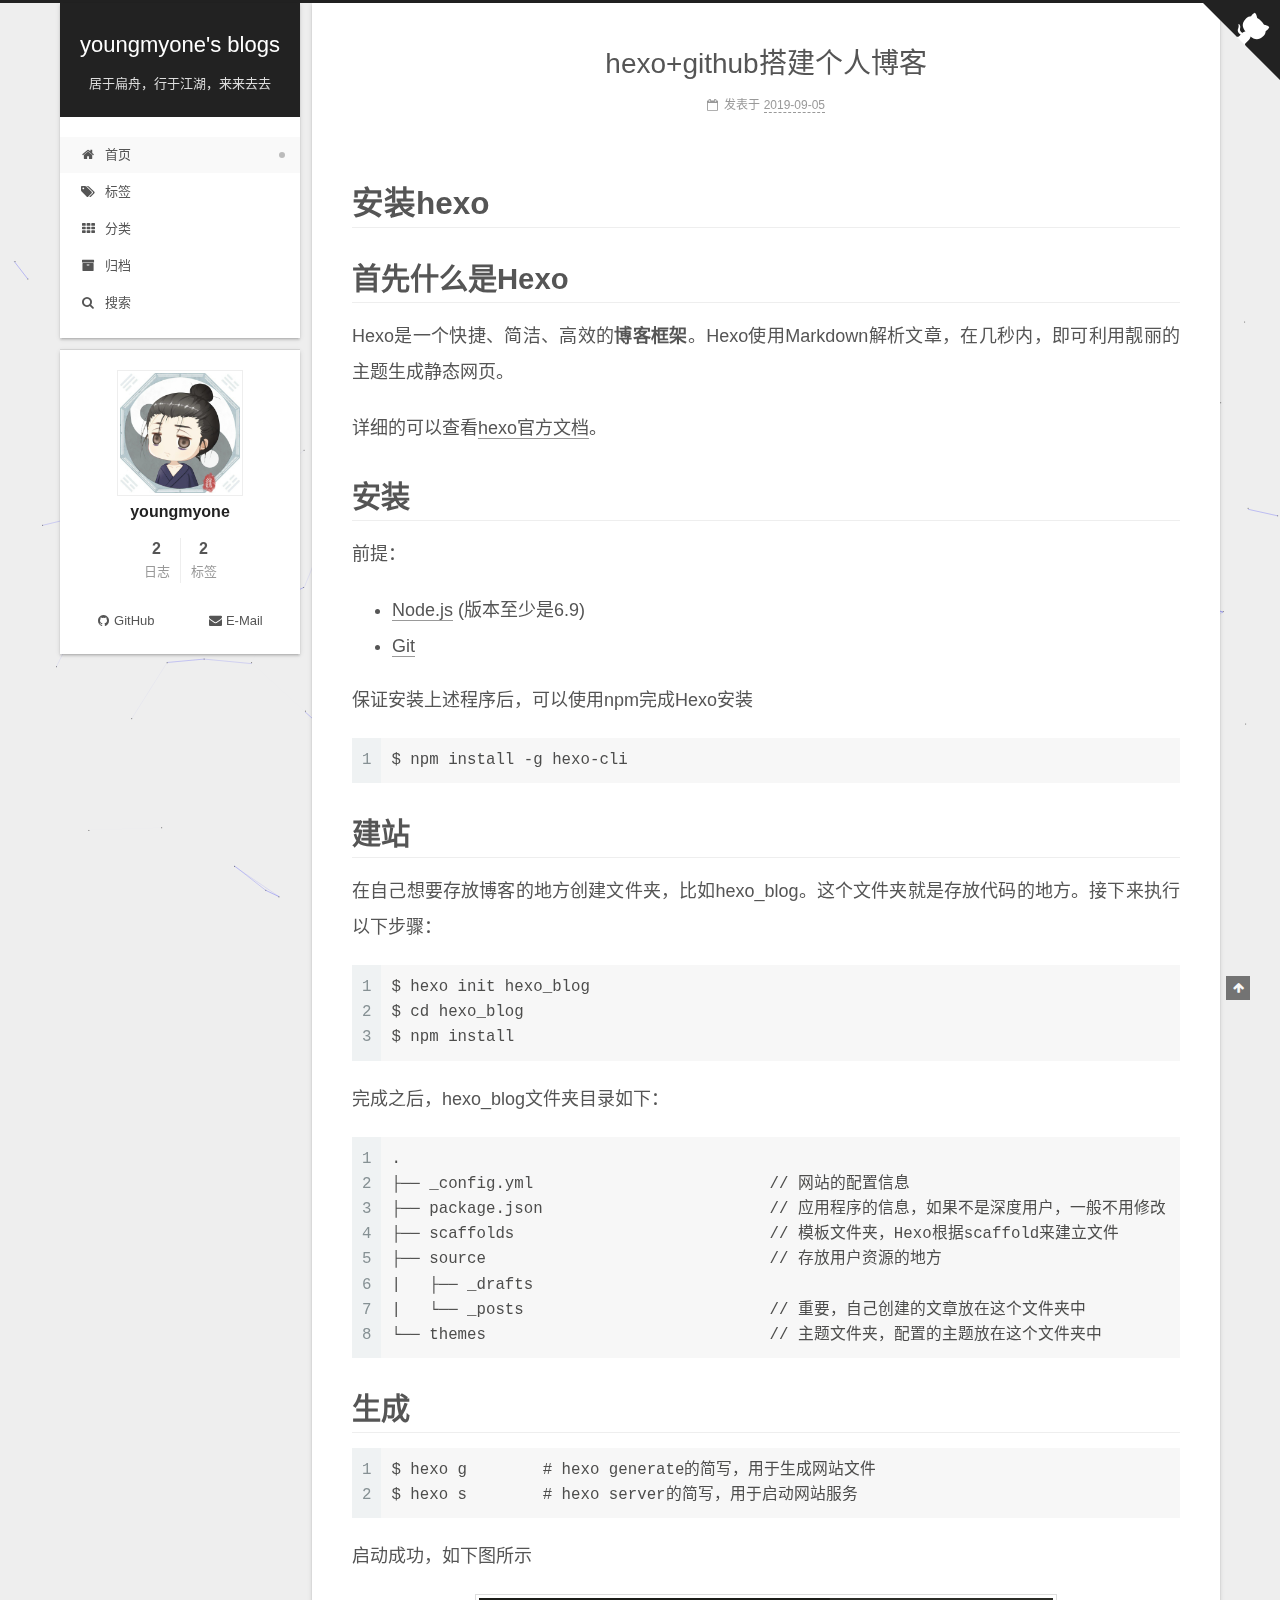
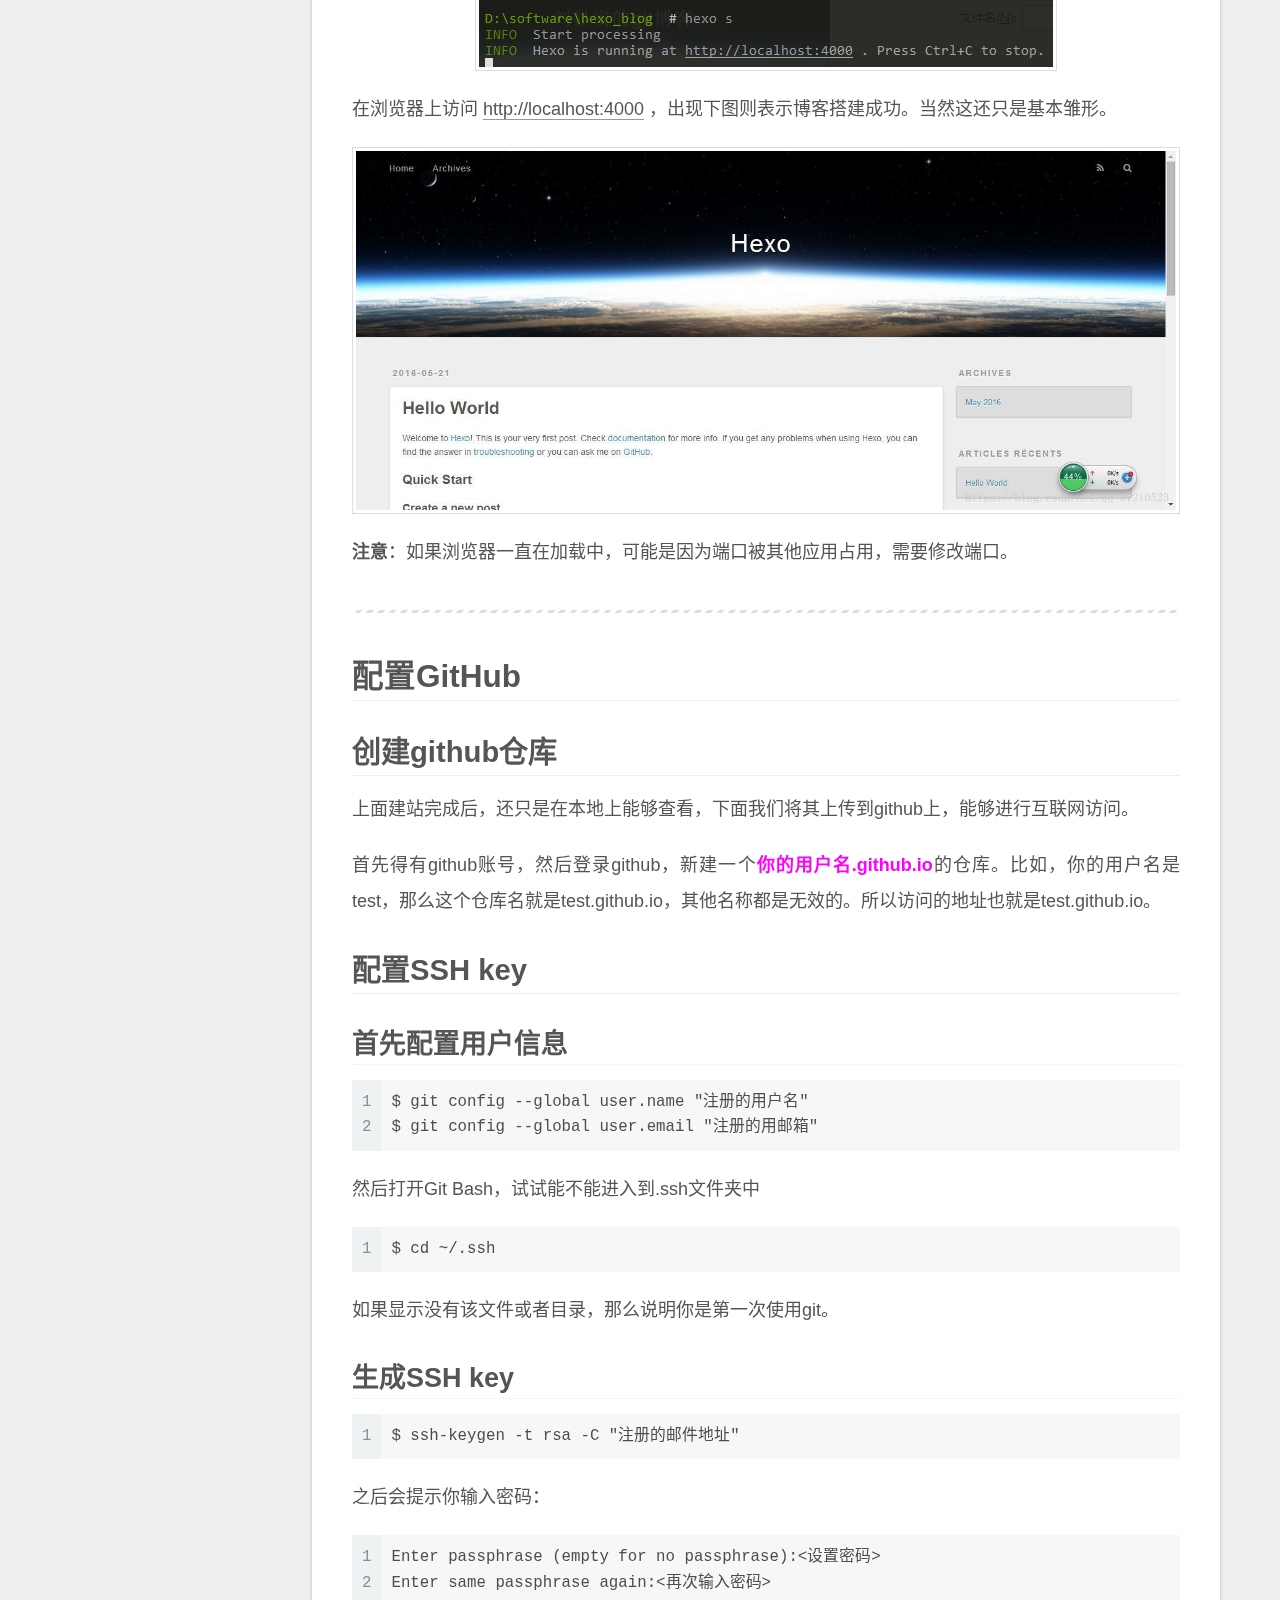
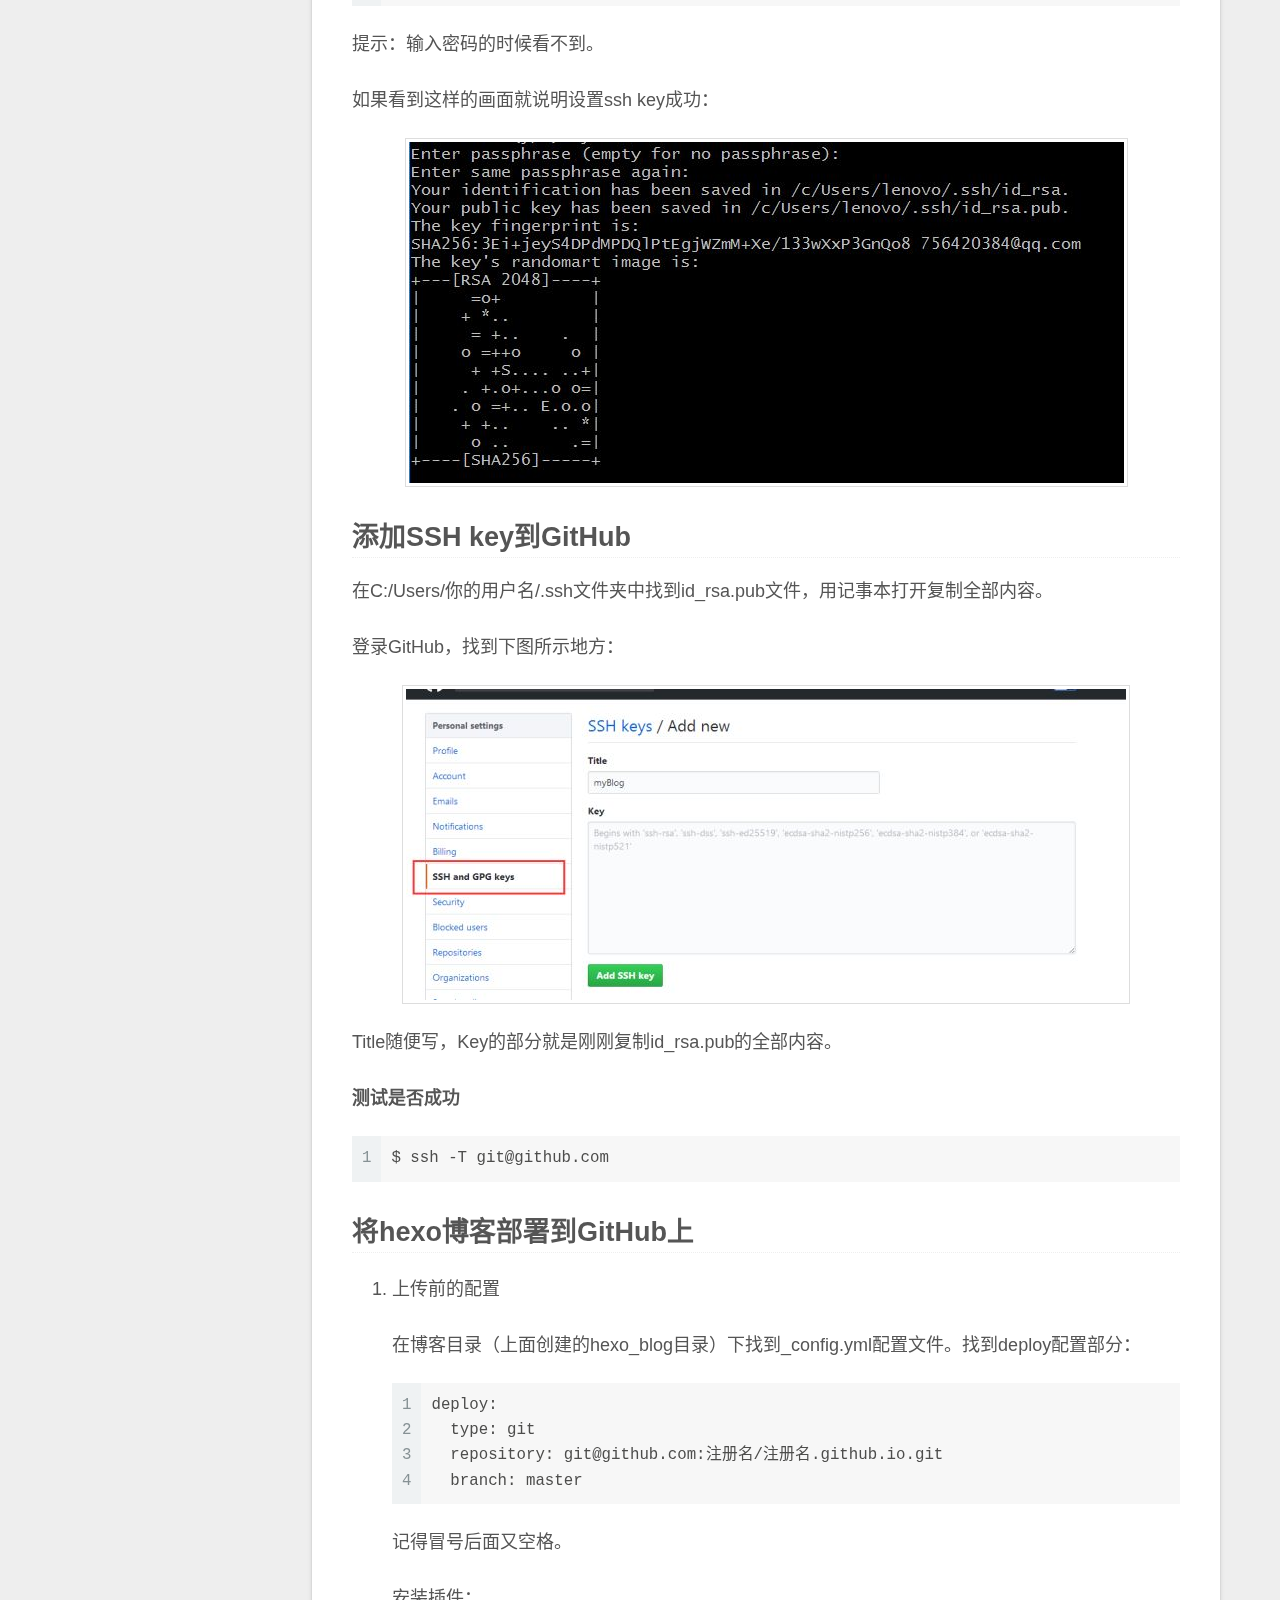
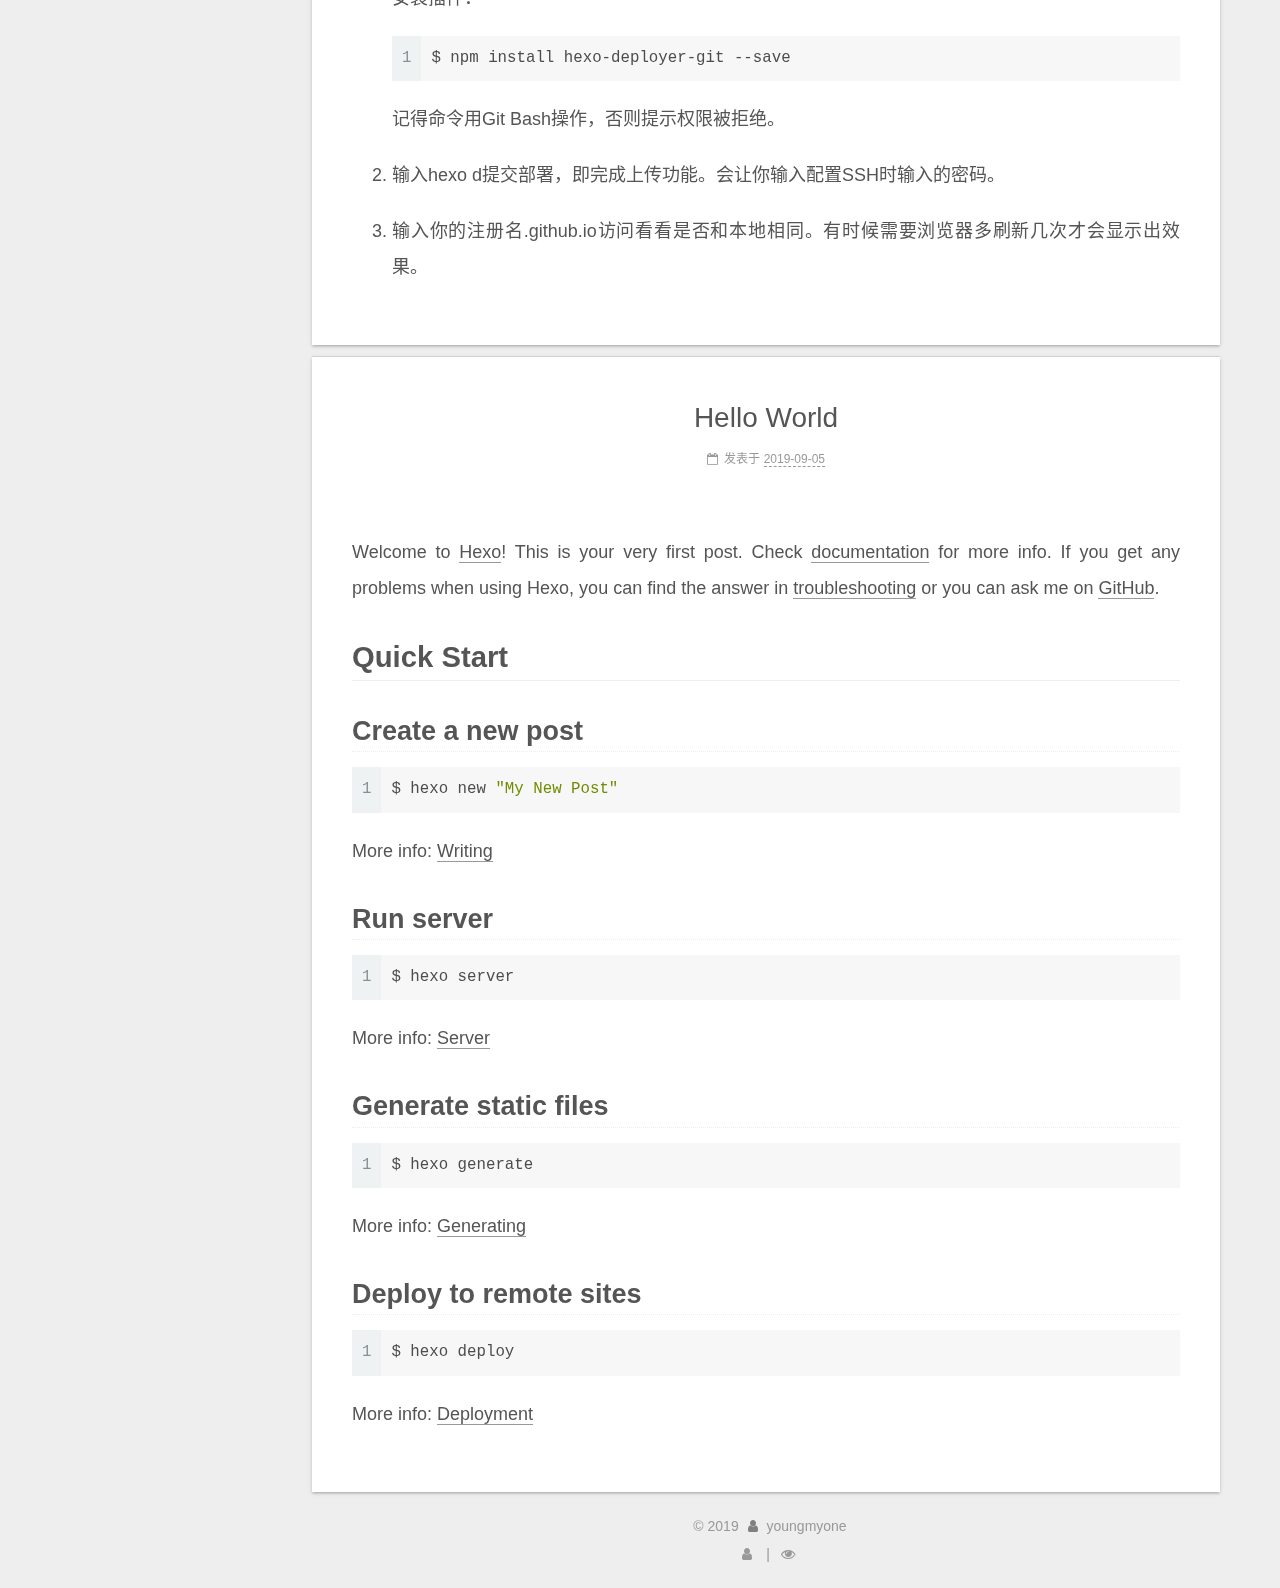
==== commit b6626d09: "Site updated: 2019-09-05 21:05:52" ====
--- a/index.html
+++ b/index.html
@@ -272,7 +272,7 @@
                 
               
 
-              <time title="创建时间：2019-09-05 15:39:41 / 修改时间：20:05:28" itemprop="dateCreated datePublished" datetime="2019-09-05T15:39:41+08:00">2019-09-05</time>
+              <time title="创建时间：2019-09-05 15:39:41 / 修改时间：21:04:18" itemprop="dateCreated datePublished" datetime="2019-09-05T15:39:41+08:00">2019-09-05</time>
             </span>
           
             
@@ -291,7 +291,7 @@
     <div class="post-body" itemprop="articleBody">
 
       
-          <h1 id="1-安装hexo"><a href="#1-安装hexo" class="headerlink" title="1. 安装hexo"></a>1. 安装hexo</h1><h2 id="首先什么是Hexo"><a href="#首先什么是Hexo" class="headerlink" title="首先什么是Hexo"></a>首先什么是Hexo</h2><p>Hexo是一个快捷、简洁、高效的<strong>博客框架</strong>。Hexo使用Markdown解析文章，在几秒内，即可利用靓丽的主题生成静态网页。</p>
+          <h1 id="安装hexo"><a href="#安装hexo" class="headerlink" title="安装hexo"></a>安装hexo</h1><h2 id="首先什么是Hexo"><a href="#首先什么是Hexo" class="headerlink" title="首先什么是Hexo"></a>首先什么是Hexo</h2><p>Hexo是一个快捷、简洁、高效的<strong>博客框架</strong>。Hexo使用Markdown解析文章，在几秒内，即可利用靓丽的主题生成静态网页。</p>
 <p>详细的可以查看<a href="https://hexo.io/zh-cn/docs/" target="_blank" rel="noopener">hexo官方文档</a>。</p>
 <h2 id="安装"><a href="#安装" class="headerlink" title="安装"></a>安装</h2><p>前提：</p>
 <ul>
@@ -305,19 +305,60 @@
 <figure class="highlight plain"><table><tr><td class="gutter"><pre><span class="line">1</span><br><span class="line">2</span><br><span class="line">3</span><br></pre></td><td class="code"><pre><span class="line">$ hexo init hexo_blog</span><br><span class="line">$ cd hexo_blog</span><br><span class="line">$ npm install</span><br></pre></td></tr></table></figure>
 
 <p>完成之后，hexo_blog文件夹目录如下：</p>
-<figure class="highlight plain"><table><tr><td class="gutter"><pre><span class="line">1</span><br><span class="line">2</span><br><span class="line">3</span><br><span class="line">4</span><br><span class="line">5</span><br><span class="line">6</span><br><span class="line">7</span><br><span class="line">8</span><br></pre></td><td class="code"><pre><span class="line">.</span><br><span class="line">├── _config.yml				// 网站的配置信息</span><br><span class="line">├── package.json			// 应用程序的信息，如果不是深度用户，一般不用修改</span><br><span class="line">├── scaffolds				// 模板文件夹，Hexo根据scaffold来建立文件</span><br><span class="line">├── source					// 存放用户资源的地方</span><br><span class="line">|   ├── _drafts</span><br><span class="line">|   └── _posts				// 重要，自己创建的文章放在这个文件夹中</span><br><span class="line">└── themes					// 主题文件夹，配置的主题放在这个文件夹中</span><br></pre></td></tr></table></figure>
+<figure class="highlight plain"><table><tr><td class="gutter"><pre><span class="line">1</span><br><span class="line">2</span><br><span class="line">3</span><br><span class="line">4</span><br><span class="line">5</span><br><span class="line">6</span><br><span class="line">7</span><br><span class="line">8</span><br></pre></td><td class="code"><pre><span class="line">.</span><br><span class="line">├── _config.yml				// 网站的配置信息</span><br><span class="line">├── package.json			// 应用程序的信息，如果不是深度用户，一般不用修改</span><br><span class="line">├── scaffolds				// 模板文件夹，Hexo根据scaffold来建立文件</span><br><span class="line">├── source				// 存放用户资源的地方</span><br><span class="line">|   ├── _drafts</span><br><span class="line">|   └── _posts				// 重要，自己创建的文章放在这个文件夹中</span><br><span class="line">└── themes				// 主题文件夹，配置的主题放在这个文件夹中</span><br></pre></td></tr></table></figure>
 
 <h2 id="生成"><a href="#生成" class="headerlink" title="生成"></a>生成</h2><figure class="highlight plain"><table><tr><td class="gutter"><pre><span class="line">1</span><br><span class="line">2</span><br></pre></td><td class="code"><pre><span class="line">$ hexo g	# hexo generate的简写，用于生成网站文件</span><br><span class="line">$ hexo s	# hexo server的简写，用于启动网站服务</span><br></pre></td></tr></table></figure>
 
-<p>启动成功，如下图所示<br><img src="./hexo-github%E6%90%AD%E5%BB%BA%E4%B8%AA%E4%BA%BA%E5%8D%9A%E5%AE%A2/%E5%90%AF%E5%8A%A8%E6%9C%8D%E5%8A%A1.png" alt="启动服务"></p>
-
-
-<p>在浏览器上访问 <a href="http://localhost:4000" target="_blank" rel="noopener">http://localhost:4000</a> ，出现下图则表示博客搭建成功。当然这还只是基本雏形。<br><img src="hexo-github%E6%90%AD%E5%BB%BA%E4%B8%AA%E4%BA%BA%E5%8D%9A%E5%AE%A2%5C%E9%A6%96%E9%A1%B5.jpg" alt></p>
+<p>启动成功，如下图所示</p>
+<img src="/2019/09/05/hexo-github搭建个人博客/启动服务.png" title="启动服务">
+
+<p>在浏览器上访问 <a href="http://localhost:4000" target="_blank" rel="noopener">http://localhost:4000</a> ，出现下图则表示博客搭建成功。当然这还只是基本雏形。</p>
+<img src="/2019/09/05/hexo-github搭建个人博客/首页.jpg" title="首页">
+
 <p><strong>注意</strong>：如果浏览器一直在加载中，可能是因为端口被其他应用占用，需要修改端口。</p>
 <hr>
-<h1 id="2-配置GitHub"><a href="#2-配置GitHub" class="headerlink" title="2. 配置GitHub"></a>2. 配置GitHub</h1><h2 id="创建github仓库"><a href="#创建github仓库" class="headerlink" title="创建github仓库"></a>创建github仓库</h2><p>上面建站完成后，还只是在本地上能够查看，下面我们将其上传到github上，能够进行互联网访问。</p>
+<h1 id="配置GitHub"><a href="#配置GitHub" class="headerlink" title="配置GitHub"></a>配置GitHub</h1><h2 id="创建github仓库"><a href="#创建github仓库" class="headerlink" title="创建github仓库"></a>创建github仓库</h2><p>上面建站完成后，还只是在本地上能够查看，下面我们将其上传到github上，能够进行互联网访问。</p>
 <p>首先得有github账号，然后登录github，新建一个<strong><font color="#ff00ff">你的用户名.github.io</font></strong>的仓库。比如，你的用户名是test，那么这个仓库名就是test.github.io，其他名称都是无效的。所以访问的地址也就是test.github.io。</p>
-<h2 id="配置SSH-key"><a href="#配置SSH-key" class="headerlink" title="配置SSH key"></a>配置SSH key</h2>
+<h2 id="配置SSH-key"><a href="#配置SSH-key" class="headerlink" title="配置SSH key"></a>配置SSH key</h2><h3 id="首先配置用户信息"><a href="#首先配置用户信息" class="headerlink" title="首先配置用户信息"></a>首先配置用户信息</h3><figure class="highlight plain"><table><tr><td class="gutter"><pre><span class="line">1</span><br><span class="line">2</span><br></pre></td><td class="code"><pre><span class="line">$ git config --global user.name &quot;注册的用户名&quot;</span><br><span class="line">$ git config --global user.email &quot;注册的用邮箱&quot;</span><br></pre></td></tr></table></figure>
+
+<p>然后打开Git Bash，试试能不能进入到.ssh文件夹中</p>
+<figure class="highlight plain"><table><tr><td class="gutter"><pre><span class="line">1</span><br></pre></td><td class="code"><pre><span class="line">$ cd ~/.ssh</span><br></pre></td></tr></table></figure>
+
+<p>如果显示没有该文件或者目录，那么说明你是第一次使用git。</p>
+<h3 id="生成SSH-key"><a href="#生成SSH-key" class="headerlink" title="生成SSH key"></a>生成SSH key</h3><figure class="highlight plain"><table><tr><td class="gutter"><pre><span class="line">1</span><br></pre></td><td class="code"><pre><span class="line">$ ssh-keygen -t rsa -C &quot;注册的邮件地址&quot;</span><br></pre></td></tr></table></figure>
+
+<p>之后会提示你输入密码：</p>
+<figure class="highlight plain"><table><tr><td class="gutter"><pre><span class="line">1</span><br><span class="line">2</span><br></pre></td><td class="code"><pre><span class="line">Enter passphrase (empty for no passphrase):&lt;设置密码&gt;</span><br><span class="line">Enter same passphrase again:&lt;再次输入密码&gt;</span><br></pre></td></tr></table></figure>
+
+<p>提示：输入密码的时候看不到。</p>
+<p>如果看到这样的画面就说明设置ssh key成功：</p>
+<img src="/2019/09/05/hexo-github搭建个人博客/SSH_key.jpg" title="ssh_key">
+
+<h3 id="添加SSH-key到GitHub"><a href="#添加SSH-key到GitHub" class="headerlink" title="添加SSH key到GitHub"></a>添加SSH key到GitHub</h3><p>在C:/Users/你的用户名/.ssh文件夹中找到id_rsa.pub文件，用记事本打开复制全部内容。</p>
+<p>登录GitHub，找到下图所示地方：</p>
+<img src="/2019/09/05/hexo-github搭建个人博客/github_ssh.jpg" title="github_ssh">
+
+<p>Title随便写，Key的部分就是刚刚复制id_rsa.pub的全部内容。</p>
+<p><strong>测试是否成功</strong></p>
+<figure class="highlight plain"><table><tr><td class="gutter"><pre><span class="line">1</span><br></pre></td><td class="code"><pre><span class="line">$ ssh -T git@github.com</span><br></pre></td></tr></table></figure>
+
+<h3 id="将hexo博客部署到GitHub上"><a href="#将hexo博客部署到GitHub上" class="headerlink" title="将hexo博客部署到GitHub上"></a>将hexo博客部署到GitHub上</h3><ol>
+<li><p>上传前的配置</p>
+<p>在博客目录（上面创建的hexo_blog目录）下找到_config.yml配置文件。找到deploy配置部分：</p>
+<figure class="highlight plain"><table><tr><td class="gutter"><pre><span class="line">1</span><br><span class="line">2</span><br><span class="line">3</span><br><span class="line">4</span><br></pre></td><td class="code"><pre><span class="line">deploy:</span><br><span class="line">  type: git</span><br><span class="line">  repository: git@github.com:注册名/注册名.github.io.git</span><br><span class="line">  branch: master</span><br></pre></td></tr></table></figure>
+
+<p>记得冒号后面又空格。</p>
+<p>安装插件：</p>
+<figure class="highlight plain"><table><tr><td class="gutter"><pre><span class="line">1</span><br></pre></td><td class="code"><pre><span class="line">$ npm install hexo-deployer-git --save</span><br></pre></td></tr></table></figure>
+
+<p>记得命令用Git Bash操作，否则提示权限被拒绝。</p>
+</li>
+<li><p>输入hexo d提交部署，即完成上传功能。会让你输入配置SSH时输入的密码。</p>
+</li>
+<li><p>输入你的注册名.github.io访问看看是否和本地相同。有时候需要浏览器多刷新几次才会显示出效果。</p>
+</li>
+</ol>
+
         
       
     </div>
--- a/css/main.css
+++ b/css/main.css
@@ -1740,7 +1740,7 @@
 }
 .links-of-author a::before,
 .links-of-author span.exturl::before {
-  background: #ff1a8f;
+  background: #ff5dff;
   border-radius: 50%;
   content: ' ';
   display: inline-block;
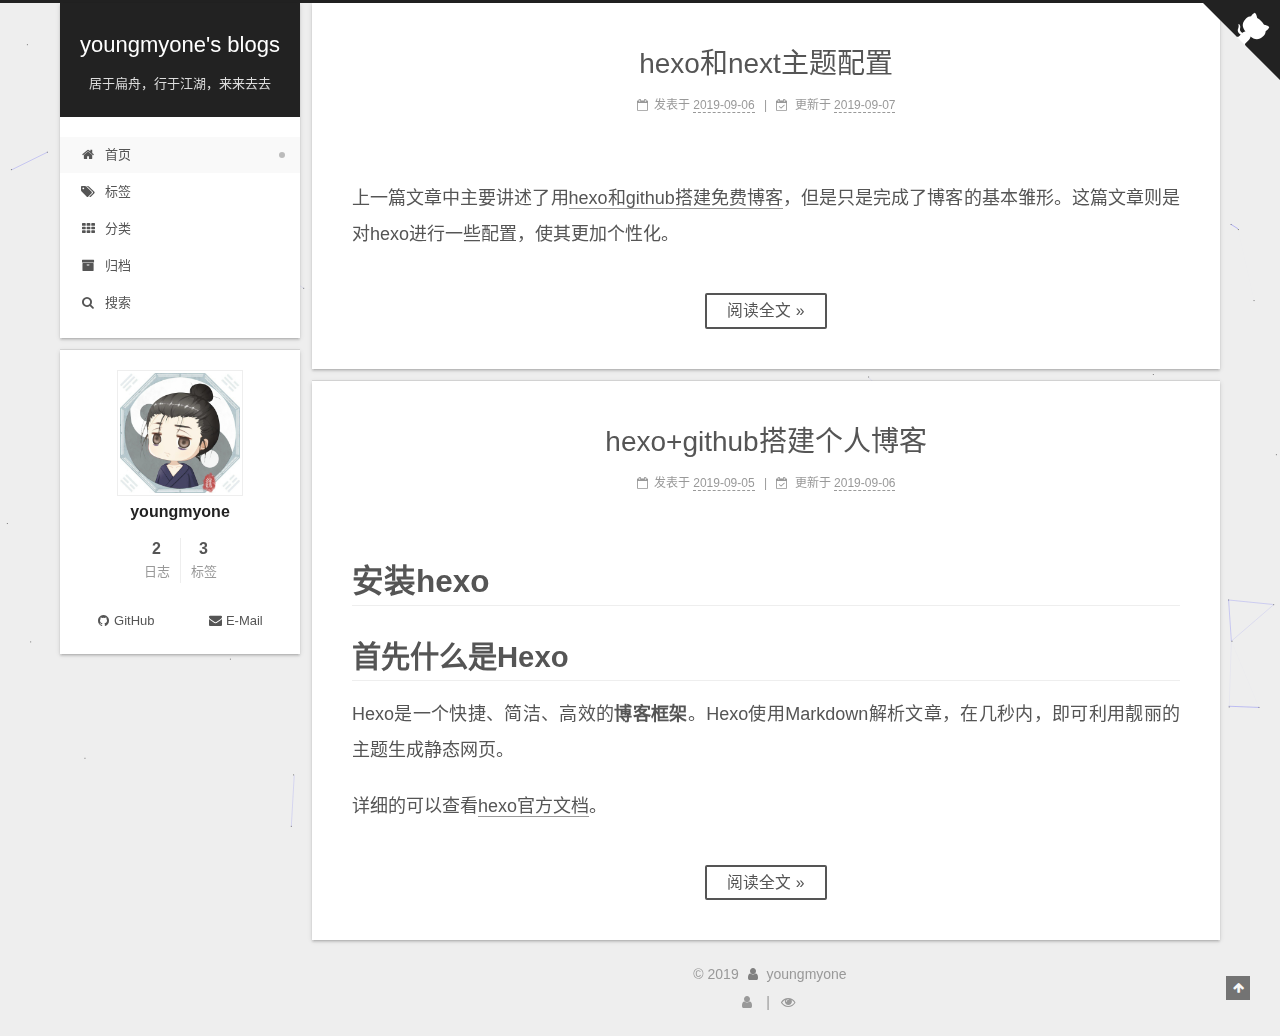
==== commit 876b25ed: "Site updated: 2019-09-07 19:34:13" ====
--- a/index.html
+++ b/index.html
@@ -243,7 +243,7 @@
   
   
   <div class="post-block home">
-    <link itemprop="mainEntityOfPage" href="https://youngmyone.github.io/2019/09/05/hexo-github搭建个人博客/">
+    <link itemprop="mainEntityOfPage" href="https://youngmyone.github.io/2019/09/06/hexo和next主题配置/">
 
     <span hidden itemprop="author" itemscope itemtype="http://schema.org/Person">
       <meta itemprop="name" content="youngmyone">
@@ -257,7 +257,7 @@
       <header class="post-header">
         <h1 class="post-title" itemprop="name headline">
             
-            <a href="/2019/09/05/hexo-github搭建个人博客/" class="post-title-link" itemprop="url">hexo+github搭建个人博客</a>
+            <a href="/2019/09/06/hexo和next主题配置/" class="post-title-link" itemprop="url">hexo和next主题配置</a>
           
         </h1>
 
@@ -272,11 +272,19 @@
                 
               
 
-              <time title="创建时间：2019-09-05 15:39:41 / 修改时间：21:04:18" itemprop="dateCreated datePublished" datetime="2019-09-05T15:39:41+08:00">2019-09-05</time>
+              <time title="创建时间：2019-09-06 14:08:49" itemprop="dateCreated datePublished" datetime="2019-09-06T14:08:49+08:00">2019-09-06</time>
             </span>
           
             
 
+            
+              <span class="post-meta-item">
+                <span class="post-meta-item-icon">
+                  <i class="fa fa-calendar-check-o"></i>
+                </span>
+                <span class="post-meta-item-text">更新于</span>
+                <time title="修改时间：2019-09-07 19:32:50" itemprop="dateModified" datetime="2019-09-07T19:32:50+08:00">2019-09-07</time>
+              </span>
             
           
 
@@ -291,74 +299,16 @@
     <div class="post-body" itemprop="articleBody">
 
       
-          <h1 id="安装hexo"><a href="#安装hexo" class="headerlink" title="安装hexo"></a>安装hexo</h1><h2 id="首先什么是Hexo"><a href="#首先什么是Hexo" class="headerlink" title="首先什么是Hexo"></a>首先什么是Hexo</h2><p>Hexo是一个快捷、简洁、高效的<strong>博客框架</strong>。Hexo使用Markdown解析文章，在几秒内，即可利用靓丽的主题生成静态网页。</p>
-<p>详细的可以查看<a href="https://hexo.io/zh-cn/docs/" target="_blank" rel="noopener">hexo官方文档</a>。</p>
-<h2 id="安装"><a href="#安装" class="headerlink" title="安装"></a>安装</h2><p>前提：</p>
-<ul>
-<li><a href="http://nodejs.org/" target="_blank" rel="noopener">Node.js</a> (版本至少是6.9) </li>
-<li><a href="http://git-scm.com/" target="_blank" rel="noopener">Git</a></li>
-</ul>
-<p>保证安装上述程序后，可以使用npm完成Hexo安装</p>
-<figure class="highlight plain"><table><tr><td class="gutter"><pre><span class="line">1</span><br></pre></td><td class="code"><pre><span class="line">$ npm install -g hexo-cli</span><br></pre></td></tr></table></figure>
-
-<h2 id="建站"><a href="#建站" class="headerlink" title="建站"></a>建站</h2><p>在自己想要存放博客的地方创建文件夹，比如hexo_blog。这个文件夹就是存放代码的地方。接下来执行以下步骤：</p>
-<figure class="highlight plain"><table><tr><td class="gutter"><pre><span class="line">1</span><br><span class="line">2</span><br><span class="line">3</span><br></pre></td><td class="code"><pre><span class="line">$ hexo init hexo_blog</span><br><span class="line">$ cd hexo_blog</span><br><span class="line">$ npm install</span><br></pre></td></tr></table></figure>
-
-<p>完成之后，hexo_blog文件夹目录如下：</p>
-<figure class="highlight plain"><table><tr><td class="gutter"><pre><span class="line">1</span><br><span class="line">2</span><br><span class="line">3</span><br><span class="line">4</span><br><span class="line">5</span><br><span class="line">6</span><br><span class="line">7</span><br><span class="line">8</span><br></pre></td><td class="code"><pre><span class="line">.</span><br><span class="line">├── _config.yml				// 网站的配置信息</span><br><span class="line">├── package.json			// 应用程序的信息，如果不是深度用户，一般不用修改</span><br><span class="line">├── scaffolds				// 模板文件夹，Hexo根据scaffold来建立文件</span><br><span class="line">├── source				// 存放用户资源的地方</span><br><span class="line">|   ├── _drafts</span><br><span class="line">|   └── _posts				// 重要，自己创建的文章放在这个文件夹中</span><br><span class="line">└── themes				// 主题文件夹，配置的主题放在这个文件夹中</span><br></pre></td></tr></table></figure>
-
-<h2 id="生成"><a href="#生成" class="headerlink" title="生成"></a>生成</h2><figure class="highlight plain"><table><tr><td class="gutter"><pre><span class="line">1</span><br><span class="line">2</span><br></pre></td><td class="code"><pre><span class="line">$ hexo g	# hexo generate的简写，用于生成网站文件</span><br><span class="line">$ hexo s	# hexo server的简写，用于启动网站服务</span><br></pre></td></tr></table></figure>
-
-<p>启动成功，如下图所示</p>
-<img src="/2019/09/05/hexo-github搭建个人博客/启动服务.png" title="启动服务">
-
-<p>在浏览器上访问 <a href="http://localhost:4000" target="_blank" rel="noopener">http://localhost:4000</a> ，出现下图则表示博客搭建成功。当然这还只是基本雏形。</p>
-<img src="/2019/09/05/hexo-github搭建个人博客/首页.jpg" title="首页">
-
-<p><strong>注意</strong>：如果浏览器一直在加载中，可能是因为端口被其他应用占用，需要修改端口。</p>
-<hr>
-<h1 id="配置GitHub"><a href="#配置GitHub" class="headerlink" title="配置GitHub"></a>配置GitHub</h1><h2 id="创建github仓库"><a href="#创建github仓库" class="headerlink" title="创建github仓库"></a>创建github仓库</h2><p>上面建站完成后，还只是在本地上能够查看，下面我们将其上传到github上，能够进行互联网访问。</p>
-<p>首先得有github账号，然后登录github，新建一个<strong><font color="#ff00ff">你的用户名.github.io</font></strong>的仓库。比如，你的用户名是test，那么这个仓库名就是test.github.io，其他名称都是无效的。所以访问的地址也就是test.github.io。</p>
-<h2 id="配置SSH-key"><a href="#配置SSH-key" class="headerlink" title="配置SSH key"></a>配置SSH key</h2><h3 id="首先配置用户信息"><a href="#首先配置用户信息" class="headerlink" title="首先配置用户信息"></a>首先配置用户信息</h3><figure class="highlight plain"><table><tr><td class="gutter"><pre><span class="line">1</span><br><span class="line">2</span><br></pre></td><td class="code"><pre><span class="line">$ git config --global user.name &quot;注册的用户名&quot;</span><br><span class="line">$ git config --global user.email &quot;注册的用邮箱&quot;</span><br></pre></td></tr></table></figure>
-
-<p>然后打开Git Bash，试试能不能进入到.ssh文件夹中</p>
-<figure class="highlight plain"><table><tr><td class="gutter"><pre><span class="line">1</span><br></pre></td><td class="code"><pre><span class="line">$ cd ~/.ssh</span><br></pre></td></tr></table></figure>
-
-<p>如果显示没有该文件或者目录，那么说明你是第一次使用git。</p>
-<h3 id="生成SSH-key"><a href="#生成SSH-key" class="headerlink" title="生成SSH key"></a>生成SSH key</h3><figure class="highlight plain"><table><tr><td class="gutter"><pre><span class="line">1</span><br></pre></td><td class="code"><pre><span class="line">$ ssh-keygen -t rsa -C &quot;注册的邮件地址&quot;</span><br></pre></td></tr></table></figure>
-
-<p>之后会提示你输入密码：</p>
-<figure class="highlight plain"><table><tr><td class="gutter"><pre><span class="line">1</span><br><span class="line">2</span><br></pre></td><td class="code"><pre><span class="line">Enter passphrase (empty for no passphrase):&lt;设置密码&gt;</span><br><span class="line">Enter same passphrase again:&lt;再次输入密码&gt;</span><br></pre></td></tr></table></figure>
-
-<p>提示：输入密码的时候看不到。</p>
-<p>如果看到这样的画面就说明设置ssh key成功：</p>
-<img src="/2019/09/05/hexo-github搭建个人博客/SSH_key.jpg" title="ssh_key">
-
-<h3 id="添加SSH-key到GitHub"><a href="#添加SSH-key到GitHub" class="headerlink" title="添加SSH key到GitHub"></a>添加SSH key到GitHub</h3><p>在C:/Users/你的用户名/.ssh文件夹中找到id_rsa.pub文件，用记事本打开复制全部内容。</p>
-<p>登录GitHub，找到下图所示地方：</p>
-<img src="/2019/09/05/hexo-github搭建个人博客/github_ssh.jpg" title="github_ssh">
-
-<p>Title随便写，Key的部分就是刚刚复制id_rsa.pub的全部内容。</p>
-<p><strong>测试是否成功</strong></p>
-<figure class="highlight plain"><table><tr><td class="gutter"><pre><span class="line">1</span><br></pre></td><td class="code"><pre><span class="line">$ ssh -T git@github.com</span><br></pre></td></tr></table></figure>
-
-<h3 id="将hexo博客部署到GitHub上"><a href="#将hexo博客部署到GitHub上" class="headerlink" title="将hexo博客部署到GitHub上"></a>将hexo博客部署到GitHub上</h3><ol>
-<li><p>上传前的配置</p>
-<p>在博客目录（上面创建的hexo_blog目录）下找到_config.yml配置文件。找到deploy配置部分：</p>
-<figure class="highlight plain"><table><tr><td class="gutter"><pre><span class="line">1</span><br><span class="line">2</span><br><span class="line">3</span><br><span class="line">4</span><br></pre></td><td class="code"><pre><span class="line">deploy:</span><br><span class="line">  type: git</span><br><span class="line">  repository: git@github.com:注册名/注册名.github.io.git</span><br><span class="line">  branch: master</span><br></pre></td></tr></table></figure>
-
-<p>记得冒号后面又空格。</p>
-<p>安装插件：</p>
-<figure class="highlight plain"><table><tr><td class="gutter"><pre><span class="line">1</span><br></pre></td><td class="code"><pre><span class="line">$ npm install hexo-deployer-git --save</span><br></pre></td></tr></table></figure>
-
-<p>记得命令用Git Bash操作，否则提示权限被拒绝。</p>
-</li>
-<li><p>输入hexo d提交部署，即完成上传功能。会让你输入配置SSH时输入的密码。</p>
-</li>
-<li><p>输入你的注册名.github.io访问看看是否和本地相同。有时候需要浏览器多刷新几次才会显示出效果。</p>
-</li>
-</ol>
-
+          <p>上一篇文章中主要讲述了用<a href="[https://youngmyone.github.io/2019/09/05/hexo-github%E6%90%AD%E5%BB%BA%E4%B8%AA%E4%BA%BA%E5%8D%9A%E5%AE%A2/](https://youngmyone.github.io/2019/09/05/hexo-github搭建个人博客/)">hexo和github搭建免费博客</a>，但是只是完成了博客的基本雏形。这篇文章则是对hexo进行一些配置，使其更加个性化。</p>
+          <!--noindex-->
+          
+            <div class="post-button text-center">
+              <a class="btn" href="/2019/09/06/hexo和next主题配置/#more" rel="contents">
+                阅读全文 &raquo;
+              </a>
+            </div>
+          
+          <!--/noindex-->
         
       
     </div>
@@ -382,7 +332,7 @@
   
   
   <div class="post-block home">
-    <link itemprop="mainEntityOfPage" href="https://youngmyone.github.io/2019/09/05/hello-world/">
+    <link itemprop="mainEntityOfPage" href="https://youngmyone.github.io/2019/09/05/hexo-github搭建个人博客/">
 
     <span hidden itemprop="author" itemscope itemtype="http://schema.org/Person">
       <meta itemprop="name" content="youngmyone">
@@ -396,7 +346,7 @@
       <header class="post-header">
         <h1 class="post-title" itemprop="name headline">
             
-            <a href="/2019/09/05/hello-world/" class="post-title-link" itemprop="url">Hello World</a>
+            <a href="/2019/09/05/hexo-github搭建个人博客/" class="post-title-link" itemprop="url">hexo+github搭建个人博客</a>
           
         </h1>
 
@@ -411,8 +361,20 @@
                 
               
 
-              <time title="创建时间：2019-09-05 14:34:15" itemprop="dateCreated datePublished" datetime="2019-09-05T14:34:15+08:00">2019-09-05</time>
+              <time title="创建时间：2019-09-05 15:39:41" itemprop="dateCreated datePublished" datetime="2019-09-05T15:39:41+08:00">2019-09-05</time>
             </span>
+          
+            
+
+            
+              <span class="post-meta-item">
+                <span class="post-meta-item-icon">
+                  <i class="fa fa-calendar-check-o"></i>
+                </span>
+                <span class="post-meta-item-text">更新于</span>
+                <time title="修改时间：2019-09-06 15:05:22" itemprop="dateModified" datetime="2019-09-06T15:05:22+08:00">2019-09-06</time>
+              </span>
+            
           
 
           
@@ -426,20 +388,17 @@
     <div class="post-body" itemprop="articleBody">
 
       
-          <p>Welcome to <a href="https://hexo.io/" target="_blank" rel="noopener">Hexo</a>! This is your very first post. Check <a href="https://hexo.io/docs/" target="_blank" rel="noopener">documentation</a> for more info. If you get any problems when using Hexo, you can find the answer in <a href="https://hexo.io/docs/troubleshooting.html" target="_blank" rel="noopener">troubleshooting</a> or you can ask me on <a href="https://github.com/hexojs/hexo/issues" target="_blank" rel="noopener">GitHub</a>.</p>
-<h2 id="Quick-Start"><a href="#Quick-Start" class="headerlink" title="Quick Start"></a>Quick Start</h2><h3 id="Create-a-new-post"><a href="#Create-a-new-post" class="headerlink" title="Create a new post"></a>Create a new post</h3><figure class="highlight bash"><table><tr><td class="gutter"><pre><span class="line">1</span><br></pre></td><td class="code"><pre><span class="line">$ hexo new <span class="string">"My New Post"</span></span><br></pre></td></tr></table></figure>
-
-<p>More info: <a href="https://hexo.io/docs/writing.html" target="_blank" rel="noopener">Writing</a></p>
-<h3 id="Run-server"><a href="#Run-server" class="headerlink" title="Run server"></a>Run server</h3><figure class="highlight bash"><table><tr><td class="gutter"><pre><span class="line">1</span><br></pre></td><td class="code"><pre><span class="line">$ hexo server</span><br></pre></td></tr></table></figure>
-
-<p>More info: <a href="https://hexo.io/docs/server.html" target="_blank" rel="noopener">Server</a></p>
-<h3 id="Generate-static-files"><a href="#Generate-static-files" class="headerlink" title="Generate static files"></a>Generate static files</h3><figure class="highlight bash"><table><tr><td class="gutter"><pre><span class="line">1</span><br></pre></td><td class="code"><pre><span class="line">$ hexo generate</span><br></pre></td></tr></table></figure>
-
-<p>More info: <a href="https://hexo.io/docs/generating.html" target="_blank" rel="noopener">Generating</a></p>
-<h3 id="Deploy-to-remote-sites"><a href="#Deploy-to-remote-sites" class="headerlink" title="Deploy to remote sites"></a>Deploy to remote sites</h3><figure class="highlight bash"><table><tr><td class="gutter"><pre><span class="line">1</span><br></pre></td><td class="code"><pre><span class="line">$ hexo deploy</span><br></pre></td></tr></table></figure>
-
-<p>More info: <a href="https://hexo.io/docs/deployment.html" target="_blank" rel="noopener">Deployment</a></p>
-
+          <h1 id="安装hexo"><a href="#安装hexo" class="headerlink" title="安装hexo"></a>安装hexo</h1><h2 id="首先什么是Hexo"><a href="#首先什么是Hexo" class="headerlink" title="首先什么是Hexo"></a>首先什么是Hexo</h2><p>Hexo是一个快捷、简洁、高效的<strong>博客框架</strong>。Hexo使用Markdown解析文章，在几秒内，即可利用靓丽的主题生成静态网页。</p>
+<p>详细的可以查看<a href="https://hexo.io/zh-cn/docs/" target="_blank" rel="noopener">hexo官方文档</a>。</p>
+          <!--noindex-->
+          
+            <div class="post-button text-center">
+              <a class="btn" href="/2019/09/05/hexo-github搭建个人博客/#more" rel="contents">
+                阅读全文 &raquo;
+              </a>
+            </div>
+          
+          <!--/noindex-->
         
       
     </div>
@@ -520,7 +479,7 @@
             <a href="/tags/">
           
         
-        <span class="site-state-item-count">2</span>
+        <span class="site-state-item-count">3</span>
         <span class="site-state-item-name">标签</span>
         </a>
       </div>
@@ -546,7 +505,7 @@
       
         
       
-        <a href="mailto:youngmyone@gmail.com" title="E-Mail &rarr; mailto:youngmyone@gmail.com" rel="noopener" target="_blank"><i class="fa fa-fw fa-envelope"></i>E-Mail</a>
+        <a href="mailto:yangmyone@gmail.com" title="E-Mail &rarr; mailto:yangmyone@gmail.com" rel="noopener" target="_blank"><i class="fa fa-fw fa-envelope"></i>E-Mail</a>
       </span>
     
   </div>
--- a/css/main.css
+++ b/css/main.css
@@ -1740,7 +1740,7 @@
 }
 .links-of-author a::before,
 .links-of-author span.exturl::before {
-  background: #ff5dff;
+  background: #d6799a;
   border-radius: 50%;
   content: ' ';
   display: inline-block;
